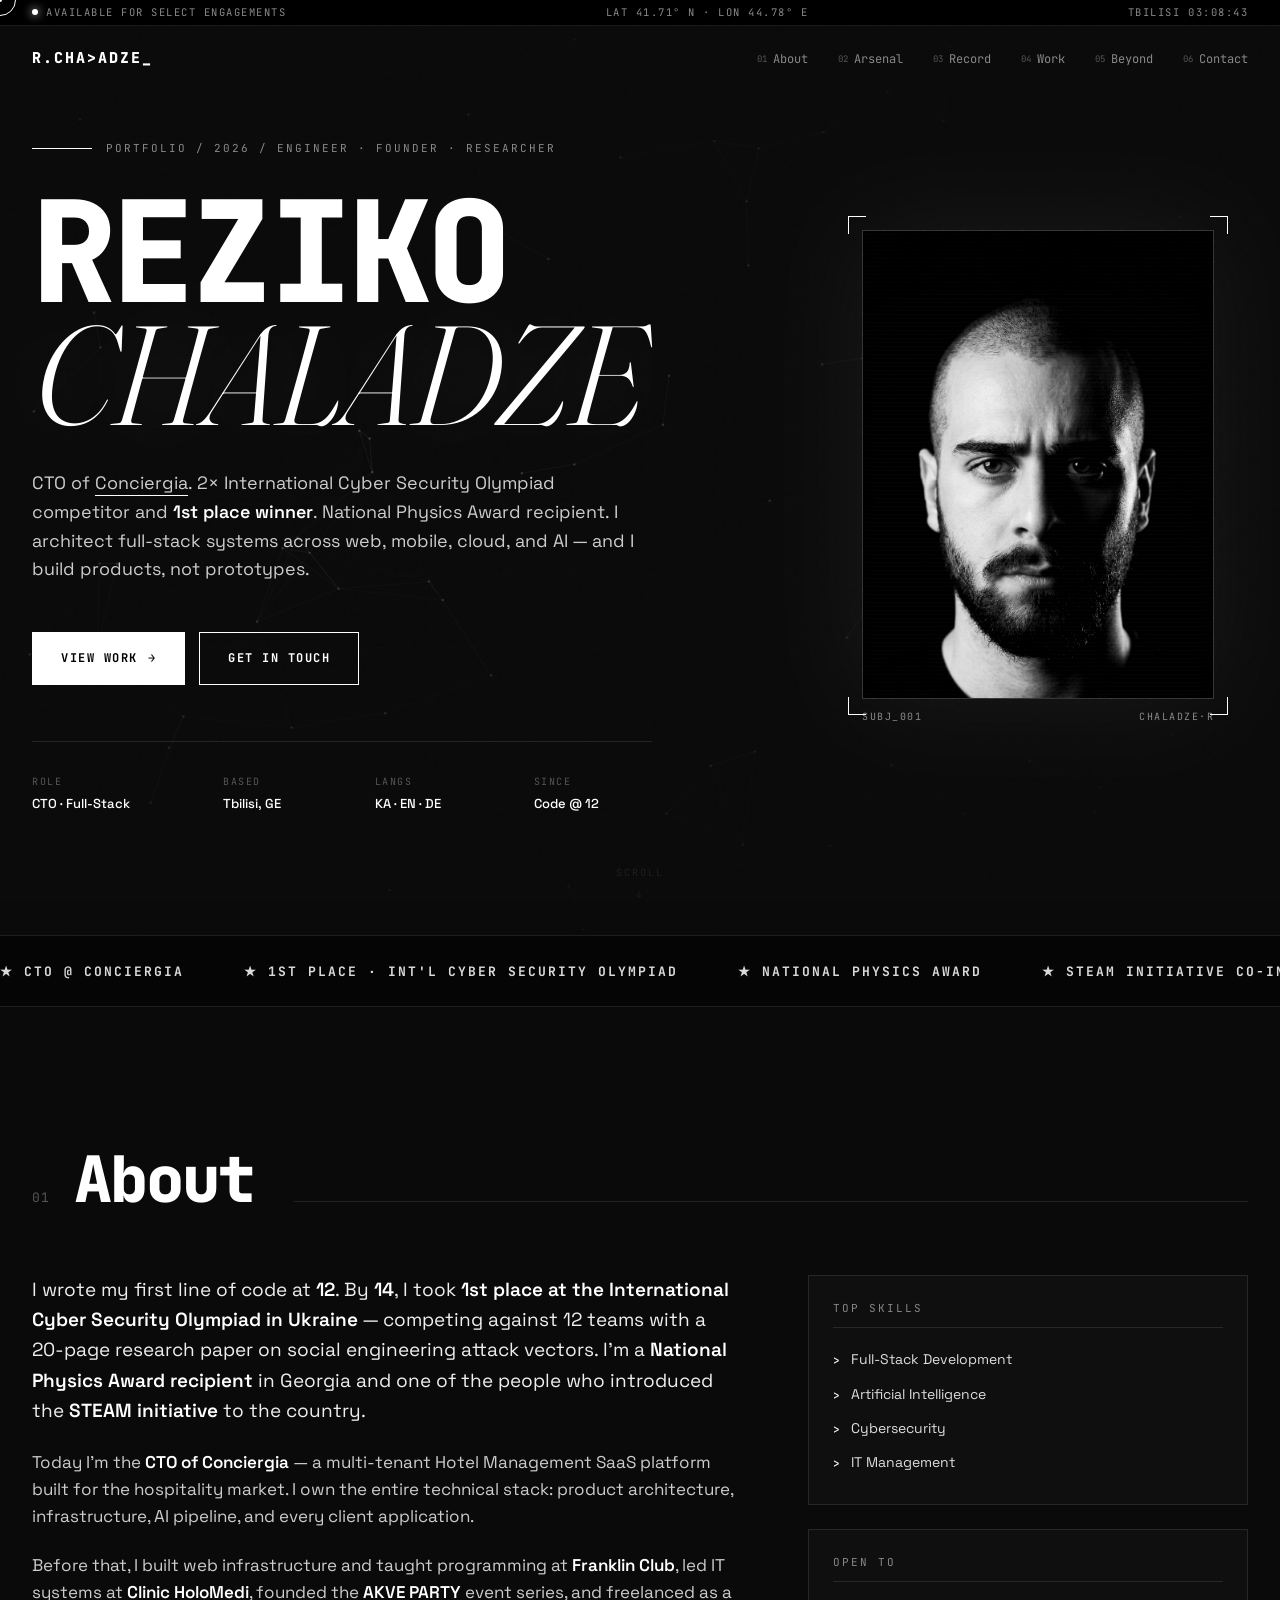
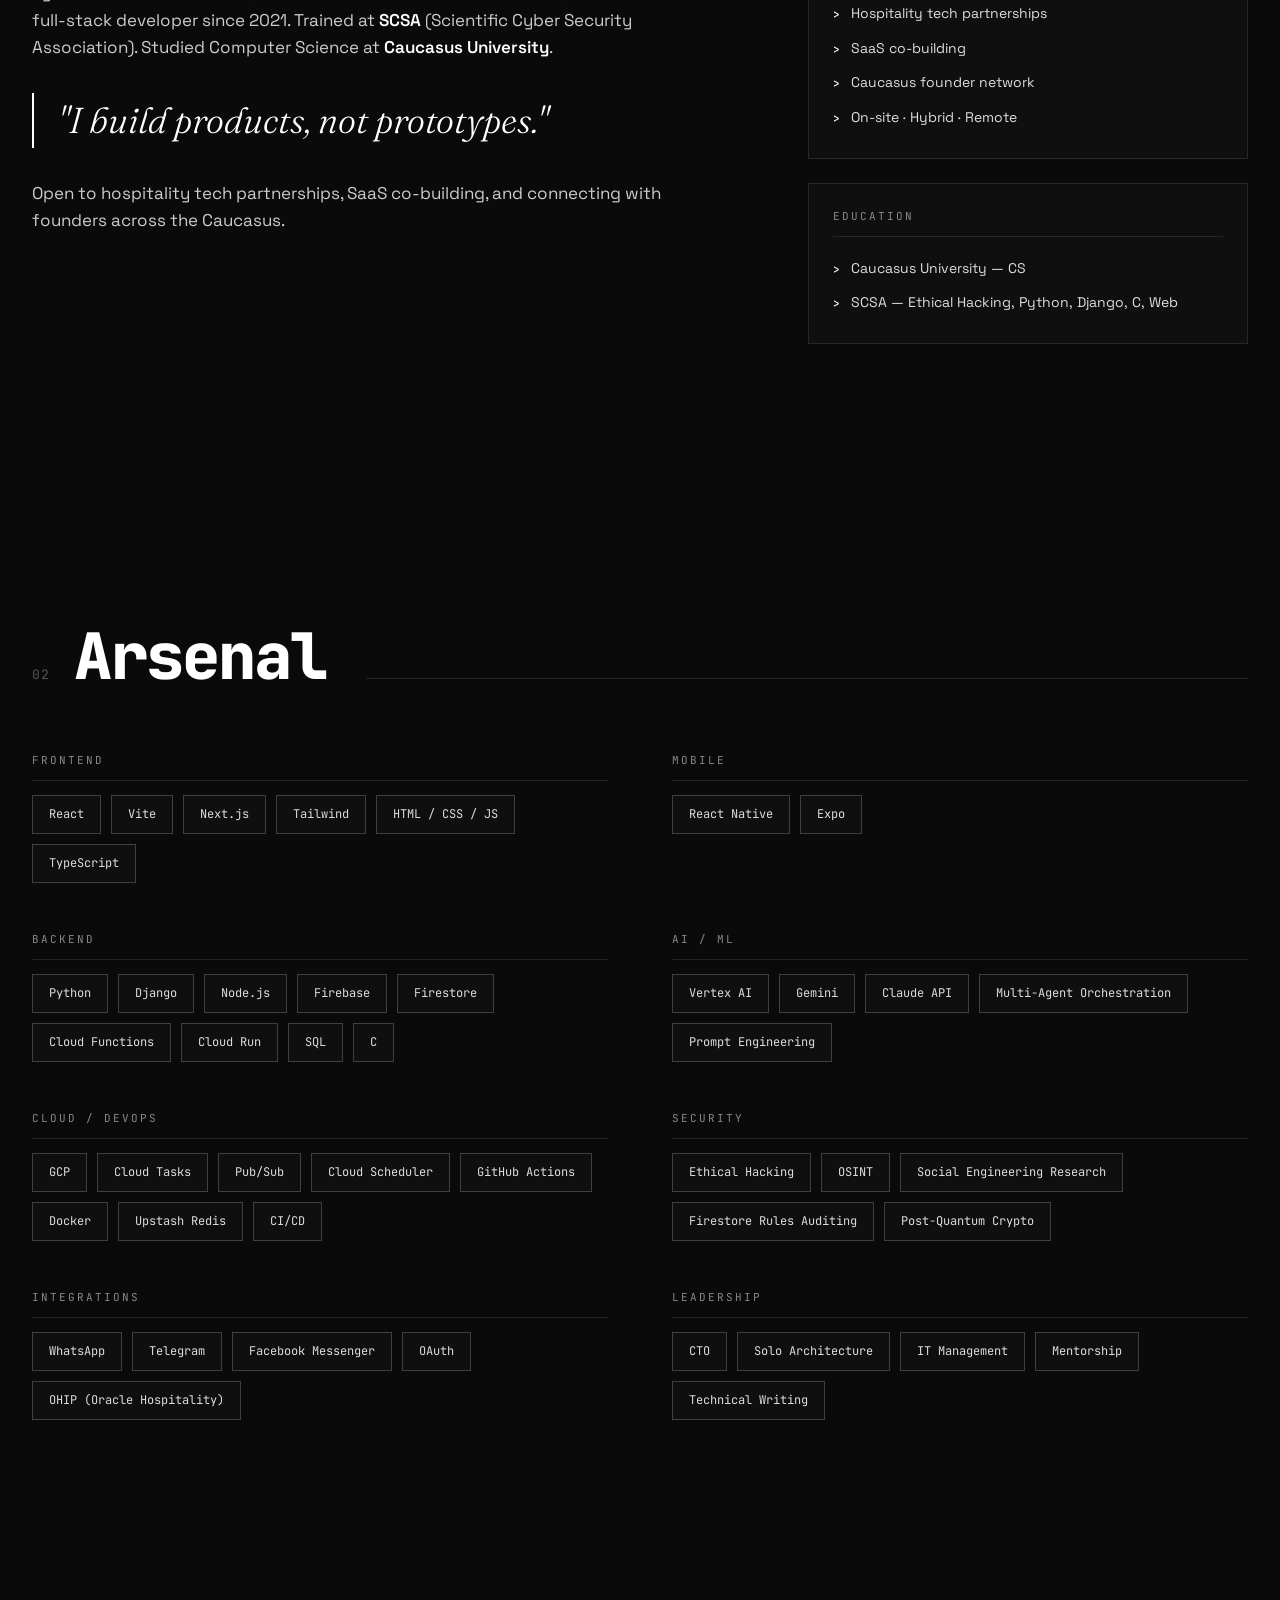
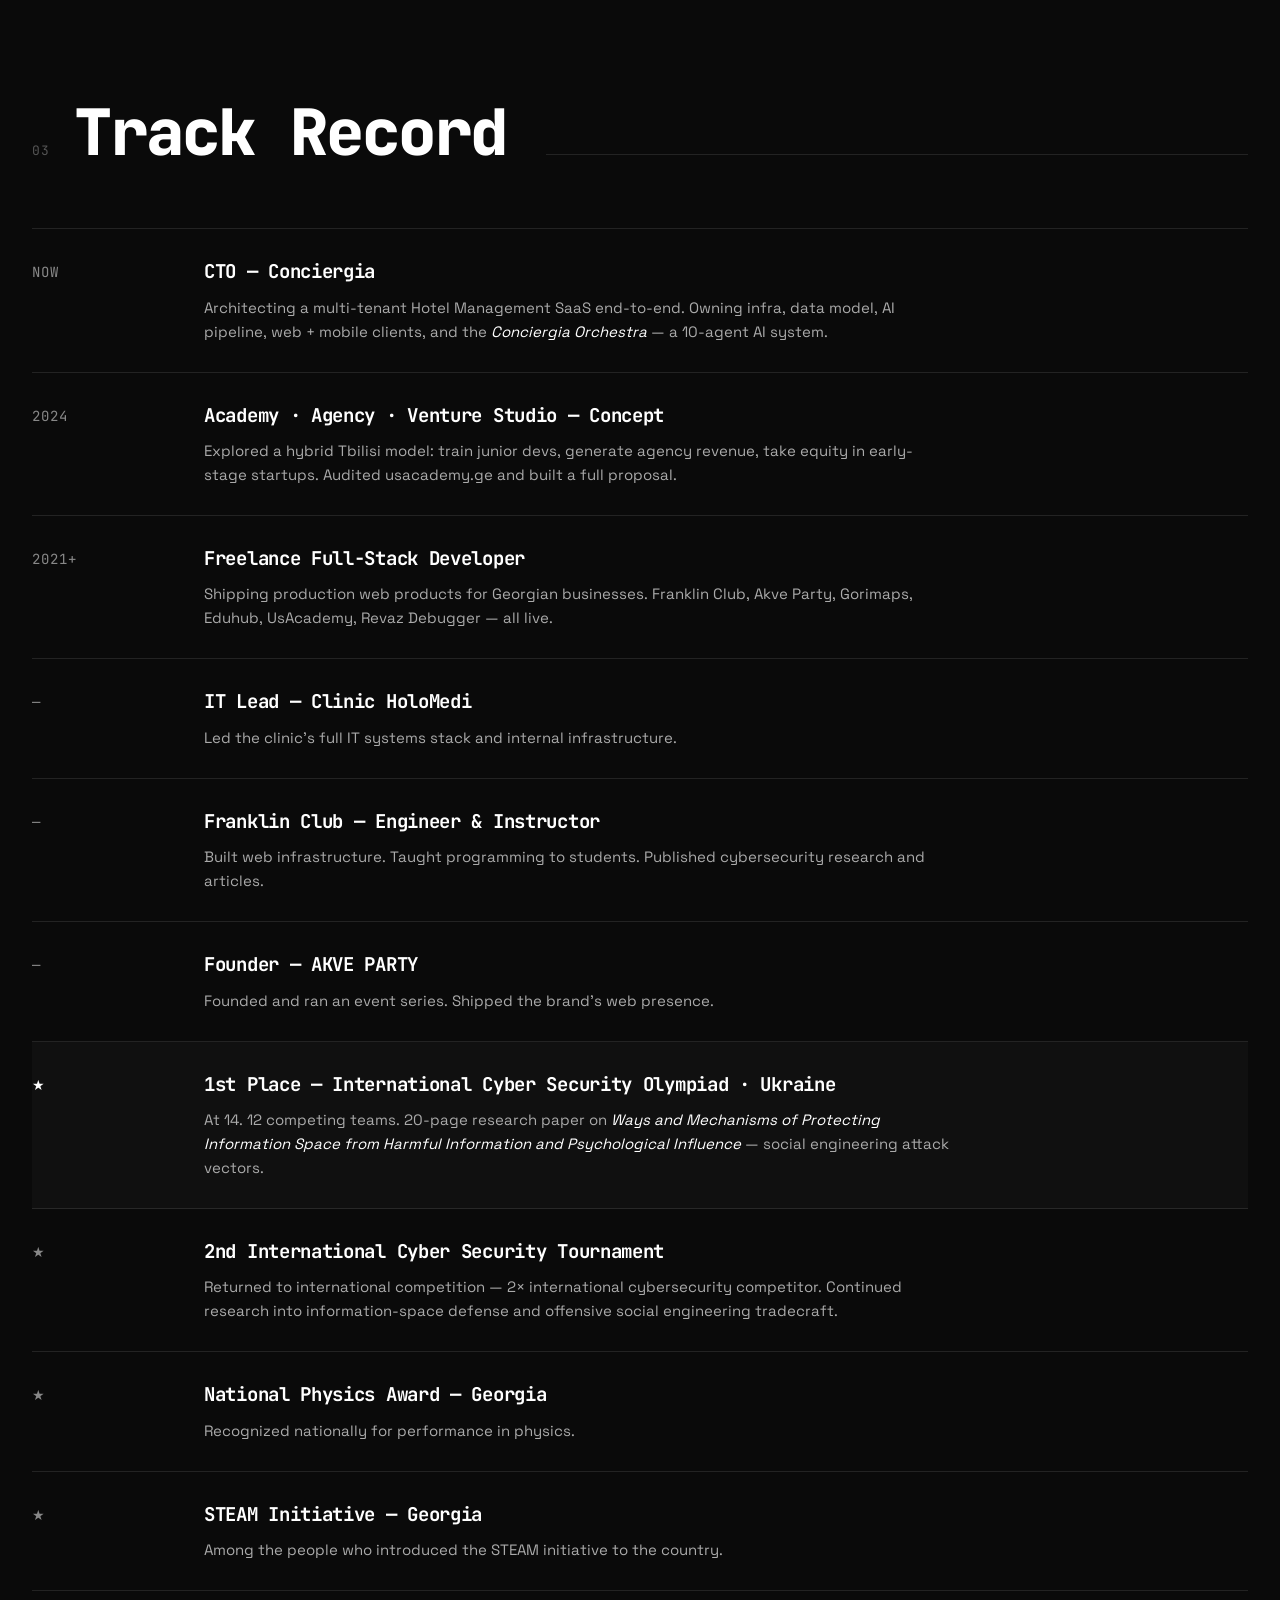
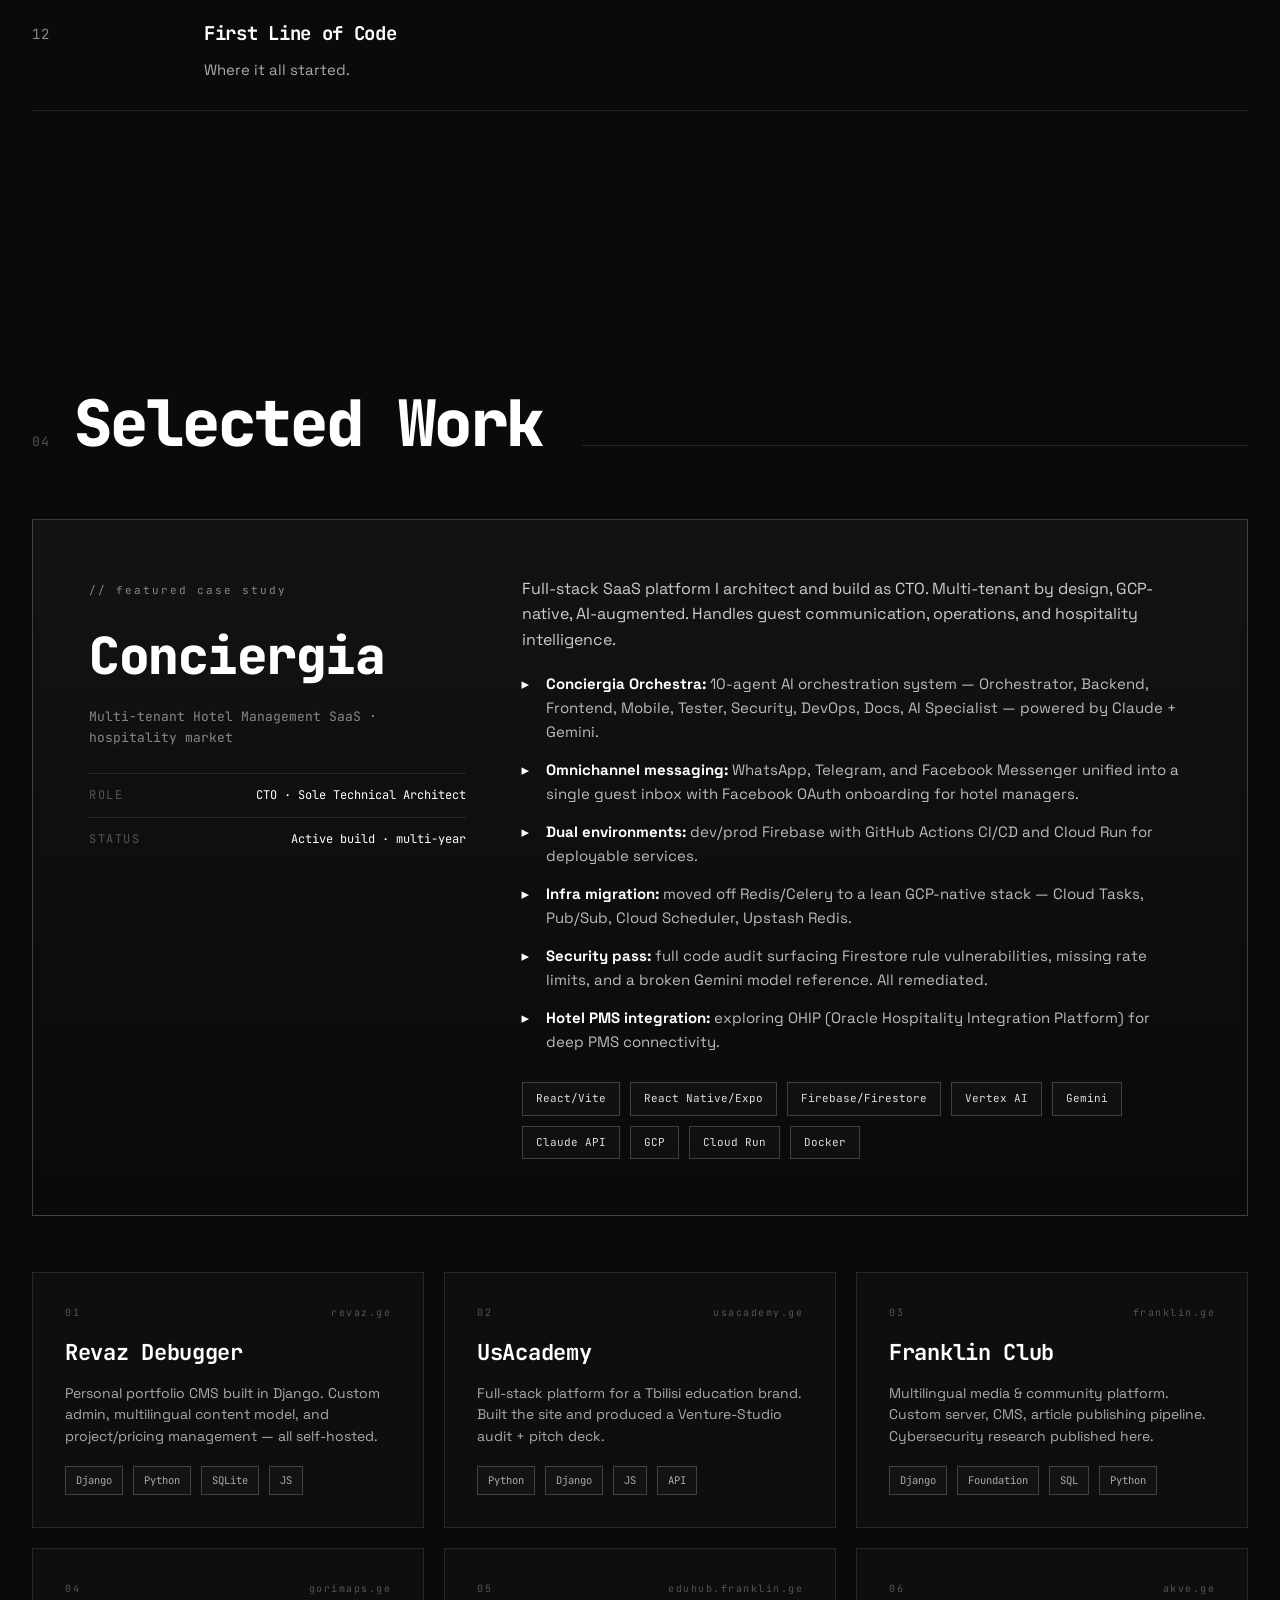
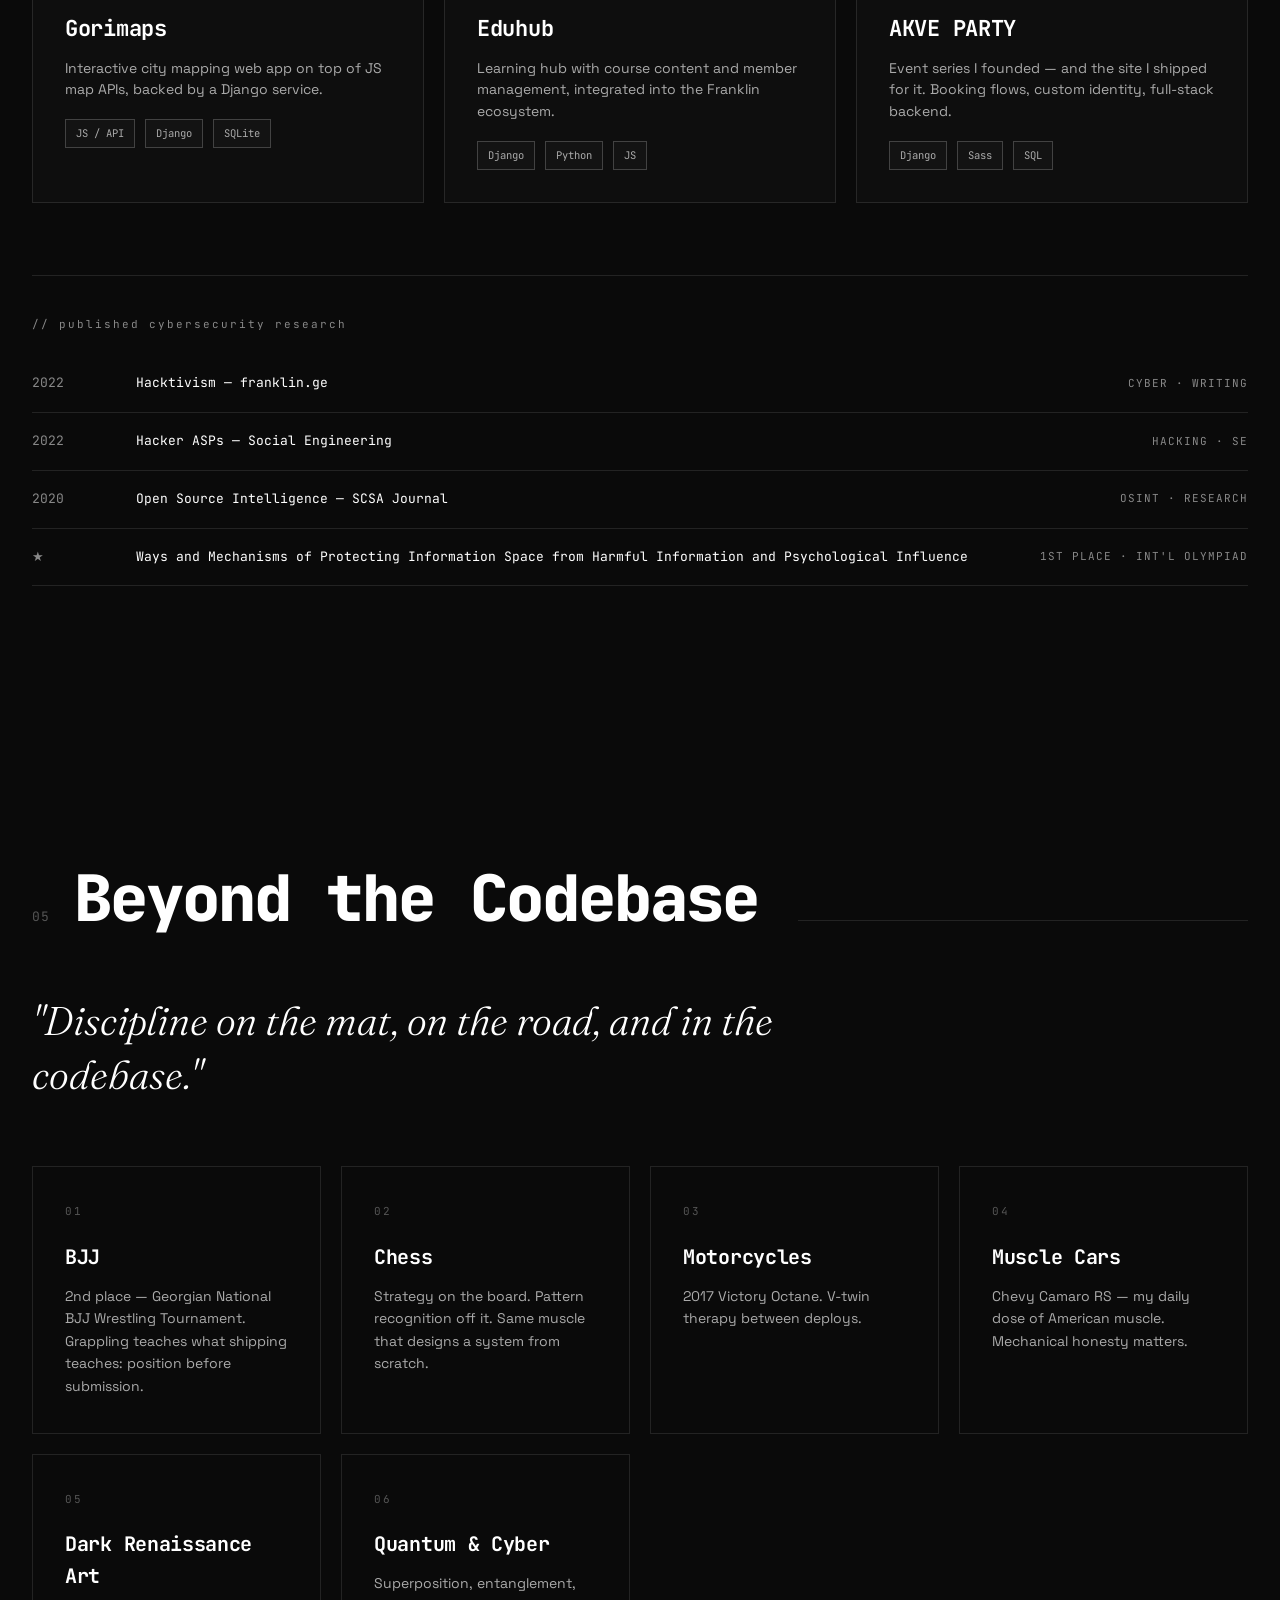
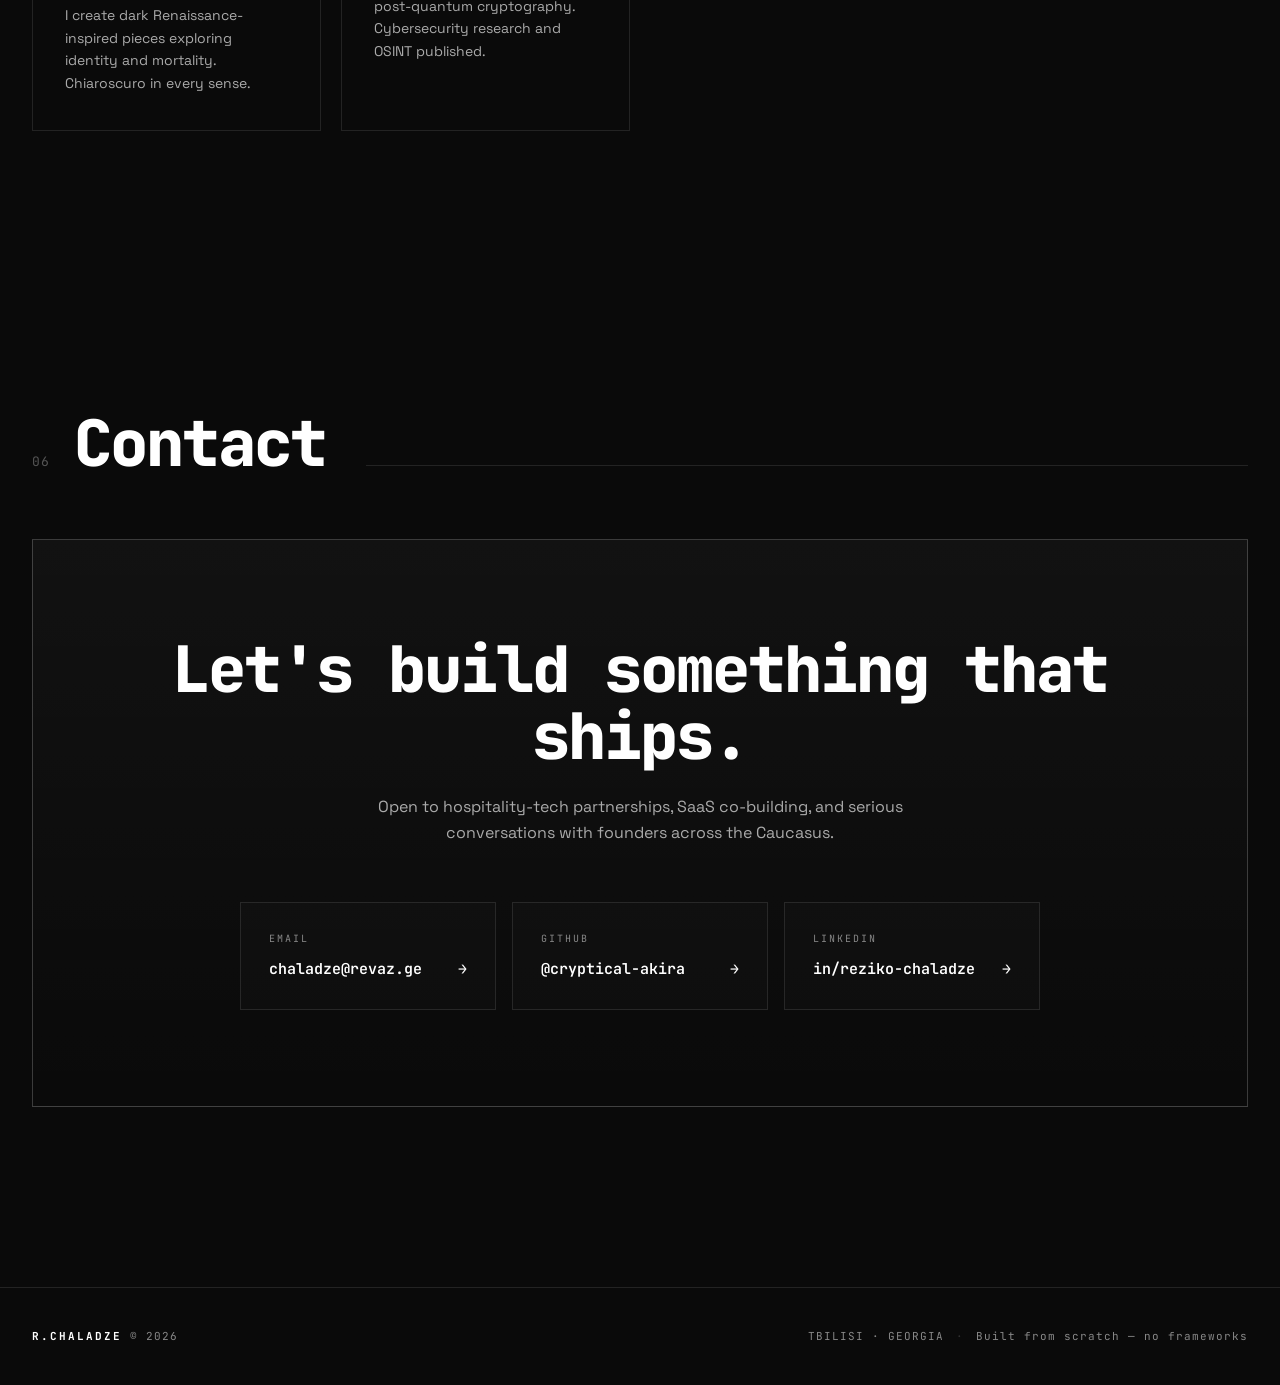
==== index.html @ 961f1250 "Initial portfolio" ====
<!DOCTYPE html>
<html lang="en">
<head>
<meta charset="UTF-8" />
<meta name="viewport" content="width=device-width, initial-scale=1.0" />
<title>Reziko Chaladze — CTO · Full-Stack Engineer · Security Researcher</title>
<meta name="description" content="Reziko Chaladze — CTO of Conciergia. Full-stack engineer, 2x International Cyber Security Olympiad competitor, 1st place winner. Based in Tbilisi, Georgia." />
<meta name="author" content="Reziko Chaladze" />

<meta property="og:title" content="Reziko Chaladze — CTO · Full-Stack Engineer" />
<meta property="og:description" content="Building Conciergia. Cybersecurity olympiad champion. I build products, not prototypes." />
<meta property="og:type" content="website" />
<meta property="og:image" content="assets/photo.jpg" />

<link rel="icon" href="data:image/svg+xml,%3Csvg xmlns='http://www.w3.org/2000/svg' viewBox='0 0 100 100'%3E%3Crect width='100' height='100' fill='%23000'/%3E%3Ctext x='50' y='70' font-family='monospace' font-size='64' font-weight='800' text-anchor='middle' fill='%23fff'%3ER%3C/text%3E%3C/svg%3E" />

<link rel="preconnect" href="https://fonts.googleapis.com" />
<link rel="preconnect" href="https://fonts.gstatic.com" crossorigin />
<link href="https://fonts.googleapis.com/css2?family=JetBrains+Mono:wght@300;400;500;700;800&family=Space+Grotesk:wght@300;400;500;600;700&family=Fraunces:ital,wght@0,300;0,700;1,400&display=swap" rel="stylesheet" />

<link rel="stylesheet" href="style.css" />
</head>
<body>

<!-- custom cursor -->
<div class="cursor"></div>
<div class="cursor-dot"></div>

<!-- noise overlay -->
<div class="noise"></div>

<!-- status bar -->
<div class="statusbar">
  <div class="sb-inner">
    <span class="sb-item"><span class="dot live"></span> AVAILABLE FOR SELECT ENGAGEMENTS</span>
    <span class="sb-item hide-sm">LAT 41.71° N · LON 44.78° E</span>
    <span class="sb-item">TBILISI <span id="clock">—</span></span>
  </div>
</div>

<!-- NAV -->
<nav id="navbar">
  <div class="nav-inner">
    <a href="#home" class="brand" data-scramble>R.CHALADZE<span class="blink">_</span></a>
    <ul class="nav-links">
      <li><a href="#about"><span class="n">01</span>About</a></li>
      <li><a href="#arsenal"><span class="n">02</span>Arsenal</a></li>
      <li><a href="#record"><span class="n">03</span>Record</a></li>
      <li><a href="#work"><span class="n">04</span>Work</a></li>
      <li><a href="#beyond"><span class="n">05</span>Beyond</a></li>
      <li><a href="#contact"><span class="n">06</span>Contact</a></li>
    </ul>
    <button class="nav-toggle" aria-label="Menu">☰</button>
  </div>
</nav>

<!-- HERO -->
<header id="home" class="hero">
  <canvas id="grid-canvas"></canvas>

  <div class="hero-grid">
    <div class="hero-left">
      <div class="kicker">
        <span class="k-line"></span>
        <span class="k-text">PORTFOLIO / 2026 / ENGINEER · FOUNDER · RESEARCHER</span>
      </div>

      <h1 class="title">
        <span class="line" data-scramble>REZIKO</span>
        <span class="line italic" data-scramble>CHALADZE</span>
      </h1>

      <p class="lede">
        CTO of <a href="#work" class="ul">Conciergia</a>. 2× International Cyber Security Olympiad competitor and <strong>1st place winner</strong>. National Physics Award recipient. I architect full-stack systems across web, mobile, cloud, and AI — and I build products, not prototypes.
      </p>

      <div class="hero-cta">
        <a href="#work" class="btn">View Work <span class="arr">→</span></a>
        <a href="#contact" class="btn btn-ghost">Get in Touch</a>
      </div>

      <div class="hero-meta">
        <div><span class="lbl">ROLE</span><span class="val">CTO · Full-Stack</span></div>
        <div><span class="lbl">BASED</span><span class="val">Tbilisi, GE</span></div>
        <div><span class="lbl">LANGS</span><span class="val">KA · EN · DE</span></div>
        <div><span class="lbl">SINCE</span><span class="val">Code @ 12</span></div>
      </div>
    </div>

    <aside class="hero-right">
      <div class="photo-frame">
        <div class="frame-corner tl"></div>
        <div class="frame-corner tr"></div>
        <div class="frame-corner bl"></div>
        <div class="frame-corner br"></div>
        <div class="photo-mask">
          <img src="assets/photo.jpg" alt="Reziko Chaladze" onerror="this.style.display='none';this.parentElement.classList.add('no-img');" />
          <div class="scanlines"></div>
        </div>
        <div class="frame-label">
          <span>SUBJ_001</span>
          <span>CHALADZE·R</span>
        </div>
      </div>
    </aside>
  </div>

  <div class="scroll-hint">
    <span>SCROLL</span>
    <span class="arrow">↓</span>
  </div>
</header>

<!-- MARQUEE -->
<div class="marquee" aria-hidden="true">
  <div class="marquee-track">
    <span>★ CTO @ CONCIERGIA</span><span>★ 1ST PLACE · INT'L CYBER SECURITY OLYMPIAD</span><span>★ NATIONAL PHYSICS AWARD</span><span>★ STEAM INITIATIVE CO-INTRODUCER · GEORGIA</span><span>★ SCSA ALUMNUS</span><span>★ CAUCASUS UNIVERSITY · CS</span><span>★ 2ND PLACE · GEORGIAN NATIONAL BJJ</span>
    <span>★ CTO @ CONCIERGIA</span><span>★ 1ST PLACE · INT'L CYBER SECURITY OLYMPIAD</span><span>★ NATIONAL PHYSICS AWARD</span><span>★ STEAM INITIATIVE CO-INTRODUCER · GEORGIA</span><span>★ SCSA ALUMNUS</span><span>★ CAUCASUS UNIVERSITY · CS</span><span>★ 2ND PLACE · GEORGIAN NATIONAL BJJ</span>
  </div>
</div>

<!-- ABOUT -->
<section id="about" class="section reveal">
  <div class="section-head">
    <span class="num">01</span>
    <h2>About</h2>
    <span class="head-rule"></span>
  </div>
  <div class="about-grid">
    <div class="about-body">
      <p class="drop">I wrote my first line of code at <strong>12</strong>. By <strong>14</strong>, I took <strong>1st place at the International Cyber Security Olympiad in Ukraine</strong> — competing against 12 teams with a 20-page research paper on social engineering attack vectors. I'm a <strong>National Physics Award recipient</strong> in Georgia and one of the people who introduced the <strong>STEAM initiative</strong> to the country.</p>

      <p>Today I'm the <strong>CTO of Conciergia</strong> — a multi-tenant Hotel Management SaaS platform built for the hospitality market. I own the entire technical stack: product architecture, infrastructure, AI pipeline, and every client application.</p>

      <p>Before that, I built web infrastructure and taught programming at <strong>Franklin Club</strong>, led IT systems at <strong>Clinic HoloMedi</strong>, founded the <strong>AKVE PARTY</strong> event series, and freelanced as a full-stack developer since 2021. Trained at <strong>SCSA</strong> (Scientific Cyber Security Association). Studied Computer Science at <strong>Caucasus University</strong>.</p>

      <p class="pull">"I build products, not prototypes."</p>

      <p>Open to hospitality tech partnerships, SaaS co-building, and connecting with founders across the Caucasus.</p>
    </div>

    <div class="about-side">
      <div class="spec">
        <div class="spec-head">TOP SKILLS</div>
        <ul>
          <li>Full-Stack Development</li>
          <li>Artificial Intelligence</li>
          <li>Cybersecurity</li>
          <li>IT Management</li>
        </ul>
      </div>
      <div class="spec">
        <div class="spec-head">OPEN TO</div>
        <ul>
          <li>Hospitality tech partnerships</li>
          <li>SaaS co-building</li>
          <li>Caucasus founder network</li>
          <li>On-site · Hybrid · Remote</li>
        </ul>
      </div>
      <div class="spec">
        <div class="spec-head">EDUCATION</div>
        <ul>
          <li>Caucasus University — CS</li>
          <li>SCSA — Ethical Hacking, Python, Django, C, Web</li>
        </ul>
      </div>
    </div>
  </div>
</section>

<!-- ARSENAL (SKILLS) -->
<section id="arsenal" class="section reveal">
  <div class="section-head">
    <span class="num">02</span>
    <h2>Arsenal</h2>
    <span class="head-rule"></span>
  </div>

  <div class="arsenal-grid">
    <div class="arsenal-col">
      <div class="ac-label">FRONTEND</div>
      <div class="tags">
        <span>React</span><span>Vite</span><span>Next.js</span><span>Tailwind</span><span>HTML / CSS / JS</span><span>TypeScript</span>
      </div>
    </div>
    <div class="arsenal-col">
      <div class="ac-label">MOBILE</div>
      <div class="tags">
        <span>React Native</span><span>Expo</span>
      </div>
    </div>
    <div class="arsenal-col">
      <div class="ac-label">BACKEND</div>
      <div class="tags">
        <span>Python</span><span>Django</span><span>Node.js</span><span>Firebase</span><span>Firestore</span><span>Cloud Functions</span><span>Cloud Run</span><span>SQL</span><span>C</span>
      </div>
    </div>
    <div class="arsenal-col">
      <div class="ac-label">AI / ML</div>
      <div class="tags">
        <span>Vertex AI</span><span>Gemini</span><span>Claude API</span><span>Multi-Agent Orchestration</span><span>Prompt Engineering</span>
      </div>
    </div>
    <div class="arsenal-col">
      <div class="ac-label">CLOUD / DEVOPS</div>
      <div class="tags">
        <span>GCP</span><span>Cloud Tasks</span><span>Pub/Sub</span><span>Cloud Scheduler</span><span>GitHub Actions</span><span>Docker</span><span>Upstash Redis</span><span>CI/CD</span>
      </div>
    </div>
    <div class="arsenal-col">
      <div class="ac-label">SECURITY</div>
      <div class="tags">
        <span>Ethical Hacking</span><span>OSINT</span><span>Social Engineering Research</span><span>Firestore Rules Auditing</span><span>Post-Quantum Crypto</span>
      </div>
    </div>
    <div class="arsenal-col">
      <div class="ac-label">INTEGRATIONS</div>
      <div class="tags">
        <span>WhatsApp</span><span>Telegram</span><span>Facebook Messenger</span><span>OAuth</span><span>OHIP (Oracle Hospitality)</span>
      </div>
    </div>
    <div class="arsenal-col">
      <div class="ac-label">LEADERSHIP</div>
      <div class="tags">
        <span>CTO</span><span>Solo Architecture</span><span>IT Management</span><span>Mentorship</span><span>Technical Writing</span>
      </div>
    </div>
  </div>
</section>

<!-- TRACK RECORD -->
<section id="record" class="section reveal">
  <div class="section-head">
    <span class="num">03</span>
    <h2>Track Record</h2>
    <span class="head-rule"></span>
  </div>

  <div class="timeline">
    <div class="t-item">
      <div class="t-year">NOW</div>
      <div class="t-body">
        <h4>CTO — Conciergia</h4>
        <p>Architecting a multi-tenant Hotel Management SaaS end-to-end. Owning infra, data model, AI pipeline, web + mobile clients, and the <em>Conciergia Orchestra</em> — a 10-agent AI system.</p>
      </div>
    </div>
    <div class="t-item">
      <div class="t-year">2024</div>
      <div class="t-body">
        <h4>Academy · Agency · Venture Studio — Concept</h4>
        <p>Explored a hybrid Tbilisi model: train junior devs, generate agency revenue, take equity in early-stage startups. Audited usacademy.ge and built a full proposal.</p>
      </div>
    </div>
    <div class="t-item">
      <div class="t-year">2021+</div>
      <div class="t-body">
        <h4>Freelance Full-Stack Developer</h4>
        <p>Shipping production web products for Georgian businesses. Franklin Club, Akve Party, Gorimaps, Eduhub, UsAcademy, Revaz Debugger — all live.</p>
      </div>
    </div>
    <div class="t-item">
      <div class="t-year">—</div>
      <div class="t-body">
        <h4>IT Lead — Clinic HoloMedi</h4>
        <p>Led the clinic's full IT systems stack and internal infrastructure.</p>
      </div>
    </div>
    <div class="t-item">
      <div class="t-year">—</div>
      <div class="t-body">
        <h4>Franklin Club — Engineer & Instructor</h4>
        <p>Built web infrastructure. Taught programming to students. Published cybersecurity research and articles.</p>
      </div>
    </div>
    <div class="t-item">
      <div class="t-year">—</div>
      <div class="t-body">
        <h4>Founder — AKVE PARTY</h4>
        <p>Founded and ran an event series. Shipped the brand's web presence.</p>
      </div>
    </div>
    <div class="t-item highlight">
      <div class="t-year">★</div>
      <div class="t-body">
        <h4>1st Place — International Cyber Security Olympiad · Ukraine</h4>
        <p>At 14. 12 competing teams. 20-page research paper on <em>Ways and Mechanisms of Protecting Information Space from Harmful Information and Psychological Influence</em> — social engineering attack vectors.</p>
      </div>
    </div>
    <div class="t-item">
      <div class="t-year">★</div>
      <div class="t-body">
        <h4>2nd International Cyber Security Tournament</h4>
        <p>Returned to international competition — 2× international cybersecurity competitor. Continued research into information-space defense and offensive social engineering tradecraft.</p>
      </div>
    </div>
    <div class="t-item">
      <div class="t-year">★</div>
      <div class="t-body">
        <h4>National Physics Award — Georgia</h4>
        <p>Recognized nationally for performance in physics.</p>
      </div>
    </div>
    <div class="t-item">
      <div class="t-year">★</div>
      <div class="t-body">
        <h4>STEAM Initiative — Georgia</h4>
        <p>Among the people who introduced the STEAM initiative to the country.</p>
      </div>
    </div>
    <div class="t-item">
      <div class="t-year">12</div>
      <div class="t-body">
        <h4>First Line of Code</h4>
        <p>Where it all started.</p>
      </div>
    </div>
  </div>
</section>

<!-- WORK -->
<section id="work" class="section reveal">
  <div class="section-head">
    <span class="num">04</span>
    <h2>Selected Work</h2>
    <span class="head-rule"></span>
  </div>

  <article class="project featured">
    <div class="project-meta">
      <span class="label">// featured case study</span>
      <h3>Conciergia</h3>
      <p class="project-sub">Multi-tenant Hotel Management SaaS · hospitality market</p>
      <div class="role">
        <span class="lbl">ROLE</span>
        <span>CTO · Sole Technical Architect</span>
      </div>
      <div class="role">
        <span class="lbl">STATUS</span>
        <span>Active build · multi-year</span>
      </div>
    </div>
    <div class="project-body">
      <p>Full-stack SaaS platform I architect and build as CTO. Multi-tenant by design, GCP-native, AI-augmented. Handles guest communication, operations, and hospitality intelligence.</p>
      <ul class="bullets">
        <li><strong>Conciergia Orchestra:</strong> 10-agent AI orchestration system — Orchestrator, Backend, Frontend, Mobile, Tester, Security, DevOps, Docs, AI Specialist — powered by Claude + Gemini.</li>
        <li><strong>Omnichannel messaging:</strong> WhatsApp, Telegram, and Facebook Messenger unified into a single guest inbox with Facebook OAuth onboarding for hotel managers.</li>
        <li><strong>Dual environments:</strong> dev/prod Firebase with GitHub Actions CI/CD and Cloud Run for deployable services.</li>
        <li><strong>Infra migration:</strong> moved off Redis/Celery to a lean GCP-native stack — Cloud Tasks, Pub/Sub, Cloud Scheduler, Upstash Redis.</li>
        <li><strong>Security pass:</strong> full code audit surfacing Firestore rule vulnerabilities, missing rate limits, and a broken Gemini model reference. All remediated.</li>
        <li><strong>Hotel PMS integration:</strong> exploring OHIP (Oracle Hospitality Integration Platform) for deep PMS connectivity.</li>
      </ul>
      <div class="tags small">
        <span>React/Vite</span><span>React Native/Expo</span><span>Firebase/Firestore</span><span>Vertex AI</span><span>Gemini</span><span>Claude API</span><span>GCP</span><span>Cloud Run</span><span>Docker</span>
      </div>
    </div>
  </article>

  <div class="projects-grid">
    <article class="card">
      <div class="card-head"><span>01</span><span>revaz.ge</span></div>
      <h4>Revaz Debugger</h4>
      <p>Personal portfolio CMS built in Django. Custom admin, multilingual content model, and project/pricing management — all self-hosted.</p>
      <div class="tags tiny"><span>Django</span><span>Python</span><span>SQLite</span><span>JS</span></div>
    </article>

    <article class="card">
      <div class="card-head"><span>02</span><span>usacademy.ge</span></div>
      <h4>UsAcademy</h4>
      <p>Full-stack platform for a Tbilisi education brand. Built the site and produced a Venture-Studio audit + pitch deck.</p>
      <div class="tags tiny"><span>Python</span><span>Django</span><span>JS</span><span>API</span></div>
    </article>

    <article class="card">
      <div class="card-head"><span>03</span><span>franklin.ge</span></div>
      <h4>Franklin Club</h4>
      <p>Multilingual media & community platform. Custom server, CMS, article publishing pipeline. Cybersecurity research published here.</p>
      <div class="tags tiny"><span>Django</span><span>Foundation</span><span>SQL</span><span>Python</span></div>
    </article>

    <article class="card">
      <div class="card-head"><span>04</span><span>gorimaps.ge</span></div>
      <h4>Gorimaps</h4>
      <p>Interactive city mapping web app on top of JS map APIs, backed by a Django service.</p>
      <div class="tags tiny"><span>JS / API</span><span>Django</span><span>SQLite</span></div>
    </article>

    <article class="card">
      <div class="card-head"><span>05</span><span>eduhub.franklin.ge</span></div>
      <h4>Eduhub</h4>
      <p>Learning hub with course content and member management, integrated into the Franklin ecosystem.</p>
      <div class="tags tiny"><span>Django</span><span>Python</span><span>JS</span></div>
    </article>

    <article class="card">
      <div class="card-head"><span>06</span><span>akve.ge</span></div>
      <h4>AKVE PARTY</h4>
      <p>Event series I founded — and the site I shipped for it. Booking flows, custom identity, full-stack backend.</p>
      <div class="tags tiny"><span>Django</span><span>Sass</span><span>SQL</span></div>
    </article>
  </div>

  <div class="research">
    <div class="research-head">// published cybersecurity research</div>
    <ul class="research-list">
      <li>
        <span class="r-year">2022</span>
        <span class="r-title">Hacktivism — franklin.ge</span>
        <span class="r-tag">Cyber · Writing</span>
      </li>
      <li>
        <span class="r-year">2022</span>
        <span class="r-title">Hacker ASPs — Social Engineering</span>
        <span class="r-tag">Hacking · SE</span>
      </li>
      <li>
        <span class="r-year">2020</span>
        <span class="r-title">Open Source Intelligence — SCSA Journal</span>
        <span class="r-tag">OSINT · Research</span>
      </li>
      <li>
        <span class="r-year">★</span>
        <span class="r-title">Ways and Mechanisms of Protecting Information Space from Harmful Information and Psychological Influence</span>
        <span class="r-tag">1st Place · Int'l Olympiad</span>
      </li>
    </ul>
  </div>
</section>

<!-- BEYOND -->
<section id="beyond" class="section reveal">
  <div class="section-head">
    <span class="num">05</span>
    <h2>Beyond the Codebase</h2>
    <span class="head-rule"></span>
  </div>

  <p class="beyond-lede">"Discipline on the mat, on the road, and in the codebase."</p>

  <div class="beyond-grid">
    <div class="beyond-card">
      <div class="bc-num">01</div>
      <h4>BJJ</h4>
      <p>2nd place — Georgian National BJJ Wrestling Tournament. Grappling teaches what shipping teaches: position before submission.</p>
    </div>
    <div class="beyond-card">
      <div class="bc-num">02</div>
      <h4>Chess</h4>
      <p>Strategy on the board. Pattern recognition off it. Same muscle that designs a system from scratch.</p>
    </div>
    <div class="beyond-card">
      <div class="bc-num">03</div>
      <h4>Motorcycles</h4>
      <p>2017 Victory Octane. V-twin therapy between deploys.</p>
    </div>
    <div class="beyond-card">
      <div class="bc-num">04</div>
      <h4>Muscle Cars</h4>
      <p>Chevy Camaro RS — my daily dose of American muscle. Mechanical honesty matters.</p>
    </div>
    <div class="beyond-card">
      <div class="bc-num">05</div>
      <h4>Dark Renaissance Art</h4>
      <p>I create dark Renaissance-inspired pieces exploring identity and mortality. Chiaroscuro in every sense.</p>
    </div>
    <div class="beyond-card">
      <div class="bc-num">06</div>
      <h4>Quantum & Cyber</h4>
      <p>Superposition, entanglement, post-quantum cryptography. Cybersecurity research and OSINT published.</p>
    </div>
  </div>
</section>

<!-- CONTACT -->
<section id="contact" class="section reveal">
  <div class="section-head">
    <span class="num">06</span>
    <h2>Contact</h2>
    <span class="head-rule"></span>
  </div>
  <div class="contact-box">
    <p class="big">Let's build something that ships.</p>
    <p class="sml">Open to hospitality-tech partnerships, SaaS co-building, and serious conversations with founders across the Caucasus.</p>
    <div class="contact-links">
      <a href="mailto:chaladze@revaz.ge" class="c-link">
        <span class="c-lbl">EMAIL</span>
        <span class="c-val">chaladze@revaz.ge <span class="arr">→</span></span>
      </a>
      <a href="https://github.com/cryptical-akira" target="_blank" rel="noopener" class="c-link">
        <span class="c-lbl">GITHUB</span>
        <span class="c-val">@cryptical-akira <span class="arr">→</span></span>
      </a>
      <a href="https://linkedin.com/in/reziko-chaladze" target="_blank" rel="noopener" class="c-link">
        <span class="c-lbl">LINKEDIN</span>
        <span class="c-val">in/reziko-chaladze <span class="arr">→</span></span>
      </a>
    </div>
  </div>
</section>

<footer>
  <div class="foot">
    <div><span class="f-brand">R.CHALADZE</span> © 2026</div>
    <div class="f-right">
      <span>TBILISI · GEORGIA</span>
      <span class="sep">·</span>
      <span>Built from scratch — no frameworks</span>
    </div>
  </div>
</footer>

<script src="script.js"></script>
</body>
</html>
---- style.css ----
/* ========== RESET & BASE ========== */
*,*::before,*::after{box-sizing:border-box;margin:0;padding:0}
html{scroll-behavior:smooth;-webkit-font-smoothing:antialiased}
:root{
  --bg:#0a0a0a;
  --bg2:#111;
  --fg:#fff;
  --mute:#888;
  --mute2:#555;
  --line:rgba(255,255,255,.1);
  --line2:rgba(255,255,255,.2);
  --mono:'JetBrains Mono',ui-monospace,monospace;
  --sans:'Space Grotesk',system-ui,sans-serif;
  --serif:'Fraunces',Georgia,serif;
  --max:1280px;
}
body{
  background:var(--bg);
  color:var(--fg);
  font-family:var(--sans);
  line-height:1.6;
  overflow-x:hidden;
  cursor:none;
}
img{max-width:100%;display:block}
a{color:inherit;text-decoration:none}
ul{list-style:none}
::selection{background:#fff;color:#000}

/* ========== CUSTOM CURSOR ========== */
.cursor,.cursor-dot{
  position:fixed;pointer-events:none;z-index:9999;
  top:0;left:0;transform:translate(-50%,-50%);
  mix-blend-mode:difference;
}
.cursor{
  width:32px;height:32px;
  border:1px solid #fff;border-radius:50%;
  transition:width .25s,height .25s,border-color .25s;
}
.cursor-dot{width:4px;height:4px;background:#fff;border-radius:50%}
.cursor.hover{width:56px;height:56px;border-color:#fff}
@media (max-width:900px),(pointer:coarse){
  body{cursor:auto}
  .cursor,.cursor-dot{display:none}
}

/* ========== NOISE OVERLAY ========== */
.noise{
  position:fixed;inset:0;pointer-events:none;z-index:50;
  opacity:.04;
  background-image:url("data:image/svg+xml,%3Csvg viewBox='0 0 200 200' xmlns='http://www.w3.org/2000/svg'%3E%3Cfilter id='n'%3E%3CfeTurbulence type='fractalNoise' baseFrequency='0.9'/%3E%3C/filter%3E%3Crect width='100%25' height='100%25' filter='url(%23n)'/%3E%3C/svg%3E");
  mix-blend-mode:overlay;
}

/* ========== STATUS BAR ========== */
.statusbar{
  position:fixed;top:0;left:0;right:0;z-index:101;
  background:#000;
  border-bottom:1px solid var(--line);
  font-family:var(--mono);
  font-size:10.5px;letter-spacing:1.5px;
  color:var(--mute);
  text-transform:uppercase;
  height:26px;display:flex;align-items:center;
}
.sb-inner{
  max-width:var(--max);margin:0 auto;padding:0 32px;width:100%;
  display:flex;justify-content:space-between;gap:24px;
}
.sb-item{display:inline-flex;align-items:center;gap:8px}
.dot{width:6px;height:6px;border-radius:50%;background:var(--mute)}
.dot.live{background:#fff;box-shadow:0 0 10px #fff;animation:pulse 2s ease-in-out infinite}
@keyframes pulse{0%,100%{opacity:1}50%{opacity:.3}}

/* ========== NAV ========== */
#navbar{
  position:fixed;top:26px;left:0;right:0;z-index:100;
  padding:18px 0;
  transition:background .3s, backdrop-filter .3s, padding .3s, border-color .3s;
  border-bottom:1px solid transparent;
}
#navbar.scrolled{
  background:rgba(10,10,10,.72);
  backdrop-filter:blur(14px);
  -webkit-backdrop-filter:blur(14px);
  padding:12px 0;
  border-bottom-color:var(--line);
}
.nav-inner{
  max-width:var(--max);margin:0 auto;padding:0 32px;
  display:flex;align-items:center;justify-content:space-between;
}
.brand{
  font-family:var(--mono);
  font-weight:800;letter-spacing:2px;font-size:15px;
}
.blink{animation:blink 1s steps(1) infinite}
@keyframes blink{50%{opacity:0}}
.nav-links{display:flex;gap:30px}
.nav-links a{
  font-family:var(--mono);
  font-size:12px;color:var(--mute);
  position:relative;padding:4px 0;
  transition:color .2s;
  display:inline-flex;align-items:center;gap:6px;
}
.nav-links a .n{font-size:9px;color:var(--mute2)}
.nav-links a::after{
  content:'';position:absolute;left:0;right:0;bottom:-2px;height:1px;
  background:#fff;transform:scaleX(0);transform-origin:right;
  transition:transform .3s;
}
.nav-links a:hover{color:#fff}
.nav-links a:hover::after{transform:scaleX(1);transform-origin:left}
.nav-toggle{display:none;background:none;border:none;color:#fff;font-size:22px;cursor:pointer}

/* ========== HERO ========== */
.hero{
  min-height:100vh;position:relative;
  display:flex;align-items:center;
  padding:140px 32px 120px;
  overflow:hidden;
}
#grid-canvas{
  position:absolute;inset:0;width:100%;height:100%;
  opacity:.35;pointer-events:none;
}
.hero::after{
  content:'';position:absolute;inset:0;
  background:radial-gradient(ellipse at 30% 50%, transparent 0%, var(--bg) 85%);
  pointer-events:none;
}
.hero-grid{
  position:relative;z-index:2;
  max-width:var(--max);width:100%;margin:0 auto;
  display:grid;grid-template-columns:1.45fr .85fr;gap:80px;align-items:center;
}
.kicker{
  display:flex;align-items:center;gap:14px;margin-bottom:32px;
}
.k-line{width:60px;height:1px;background:#fff}
.k-text{
  font-family:var(--mono);font-size:11px;color:var(--mute);
  letter-spacing:2px;text-transform:uppercase;
}
.title{
  font-family:var(--mono);
  font-size:clamp(56px,11vw,160px);
  font-weight:800;line-height:.88;letter-spacing:-5px;
  margin-bottom:32px;
}
.title .line{display:block}
.title .italic{
  font-family:var(--serif);font-style:italic;font-weight:300;
  letter-spacing:-3px;
  text-shadow:0 0 80px rgba(255,255,255,.15);
}
.lede{
  font-size:clamp(16px,1.4vw,19px);
  color:#ccc;max-width:620px;margin-bottom:48px;
}
.lede strong{color:#fff;font-weight:600}
.ul{border-bottom:1px solid #fff;padding-bottom:1px}
.hero-cta{display:flex;gap:14px;flex-wrap:wrap;margin-bottom:56px}
.btn{
  display:inline-flex;align-items:center;gap:10px;
  padding:16px 28px;
  border:1px solid #fff;background:#fff;color:#000;
  font-family:var(--mono);
  font-size:12px;font-weight:700;letter-spacing:1.5px;text-transform:uppercase;
  transition:all .25s ease;cursor:none;
}
.btn .arr{transition:transform .25s}
.btn:hover{background:transparent;color:#fff;box-shadow:0 0 40px rgba(255,255,255,.2)}
.btn:hover .arr{transform:translateX(4px)}
.btn-ghost{background:transparent;color:#fff}
.btn-ghost:hover{background:#fff;color:#000}

.hero-meta{
  display:grid;grid-template-columns:repeat(4,auto);gap:40px;
  padding-top:32px;border-top:1px solid var(--line);
  max-width:620px;
}
.hero-meta div{display:flex;flex-direction:column;gap:4px}
.hero-meta .lbl{
  font-family:var(--mono);font-size:10px;color:var(--mute2);letter-spacing:1.5px;
}
.hero-meta .val{font-size:13px;color:#fff;font-weight:500}

/* photo frame */
.hero-right{display:flex;justify-content:center}
.photo-frame{
  position:relative;
  width:min(380px,80vw);
  padding:14px;
}
.frame-corner{
  position:absolute;width:18px;height:18px;
  border:1px solid #fff;
}
.frame-corner.tl{top:0;left:0;border-right:none;border-bottom:none}
.frame-corner.tr{top:0;right:0;border-left:none;border-bottom:none}
.frame-corner.bl{bottom:24px;left:0;border-right:none;border-top:none}
.frame-corner.br{bottom:24px;right:0;border-left:none;border-top:none}

.photo-mask{
  width:100%;aspect-ratio:3/4;
  overflow:hidden;
  border:1px solid var(--line2);
  filter:grayscale(100%) contrast(1.1);
  position:relative;
  background:repeating-linear-gradient(45deg,#111 0 2px,#0a0a0a 2px 14px);
  box-shadow:0 0 100px rgba(255,255,255,.06), inset 0 0 60px rgba(0,0,0,.5);
}
.photo-mask img{width:100%;height:100%;object-fit:cover}
.photo-mask.no-img::before{
  content:'R';
  position:absolute;inset:0;
  display:flex;align-items:center;justify-content:center;
  font-family:var(--mono);
  font-size:180px;font-weight:800;color:#fff;
  text-shadow:0 0 40px rgba(255,255,255,.3);
}
.scanlines{
  position:absolute;inset:0;pointer-events:none;
  background:repeating-linear-gradient(
    to bottom,
    transparent 0,transparent 3px,
    rgba(255,255,255,.02) 3px,rgba(255,255,255,.02) 4px
  );
}
.frame-label{
  display:flex;justify-content:space-between;
  margin-top:10px;
  font-family:var(--mono);font-size:10px;color:var(--mute);letter-spacing:1.5px;
}

.scroll-hint{
  position:absolute;bottom:32px;left:50%;transform:translateX(-50%);
  display:flex;flex-direction:column;align-items:center;gap:6px;
  font-family:var(--mono);font-size:10px;color:var(--mute2);letter-spacing:2px;
}
.scroll-hint .arrow{animation:bob 2s ease-in-out infinite}
@keyframes bob{0%,100%{transform:translateY(0)}50%{transform:translateY(6px)}}

/* ========== MARQUEE ========== */
.marquee{
  overflow:hidden;border-top:1px solid var(--line);border-bottom:1px solid var(--line);
  padding:22px 0;background:#050505;
  position:relative;
}
.marquee-track{
  display:inline-flex;gap:60px;white-space:nowrap;
  animation:marquee 50s linear infinite;
  font-family:var(--mono);
  font-size:13px;font-weight:700;color:#fff;letter-spacing:2px;
}
.marquee-track span{opacity:.85}
@keyframes marquee{from{transform:translateX(0)}to{transform:translateX(-50%)}}

/* ========== SECTION BASE ========== */
.section{
  max-width:var(--max);margin:0 auto;
  padding:140px 32px;
}
.section-head{
  display:flex;align-items:baseline;gap:24px;
  margin-bottom:64px;
}
.num{font-family:var(--mono);font-size:13px;color:var(--mute2);letter-spacing:1px}
.section-head h2{
  font-family:var(--mono);
  font-size:clamp(36px,5.5vw,64px);
  font-weight:800;letter-spacing:-2px;line-height:1;
}
.head-rule{flex:1;height:1px;background:var(--line);margin-left:16px}

/* reveal */
.reveal{opacity:0;transform:translateY(40px);transition:opacity .9s ease,transform .9s ease}
.reveal.in{opacity:1;transform:none}

/* ========== ABOUT ========== */
.about-grid{
  display:grid;grid-template-columns:1.6fr 1fr;gap:72px;align-items:start;
}
.about-body p{color:#ccc;margin-bottom:22px;font-size:17px;max-width:65ch}
.about-body strong{color:#fff;font-weight:600}
.about-body .drop{font-size:19px;color:#eee}
.pull{
  font-family:var(--serif);font-style:italic;font-weight:300;
  font-size:clamp(24px,3vw,36px)!important;
  color:#fff!important;
  border-left:2px solid #fff;padding:4px 0 4px 24px;
  margin:32px 0!important;
  line-height:1.3;
}
.about-side{display:flex;flex-direction:column;gap:24px}
.spec{
  border:1px solid var(--line);padding:24px;
  background:rgba(255,255,255,.02);
  transition:border-color .3s;
}
.spec:hover{border-color:var(--line2)}
.spec-head{
  font-family:var(--mono);font-size:11px;color:var(--mute);letter-spacing:2px;
  margin-bottom:14px;padding-bottom:10px;border-bottom:1px solid var(--line);
}
.spec ul li{
  font-size:14px;color:#ddd;padding:6px 0;
  position:relative;padding-left:18px;
}
.spec ul li::before{content:'›';position:absolute;left:0;color:#fff}

/* ========== ARSENAL ========== */
.arsenal-grid{
  display:grid;grid-template-columns:repeat(2,1fr);gap:48px 64px;
}
.arsenal-col{display:flex;flex-direction:column;gap:14px}
.ac-label{
  font-family:var(--mono);font-size:11px;color:var(--mute);letter-spacing:2px;
  padding-bottom:10px;border-bottom:1px solid var(--line);
}
.tags{display:flex;flex-wrap:wrap;gap:10px}
.tags span{
  padding:9px 16px;
  border:1px solid var(--line2);
  font-family:var(--mono);font-size:12px;color:#ddd;
  background:rgba(255,255,255,.02);
  transition:all .2s ease;
}
.tags span:hover{
  background:#fff;color:#000;border-color:#fff;
  box-shadow:0 0 24px rgba(255,255,255,.2);
  transform:translateY(-2px);
}
.tags.small span{font-size:11px;padding:7px 13px}
.tags.tiny span{font-size:10.5px;padding:5px 10px;color:#aaa}

/* ========== TIMELINE ========== */
.timeline{
  display:flex;flex-direction:column;
  border-top:1px solid var(--line);
}
.t-item{
  display:grid;grid-template-columns:140px 1fr;gap:32px;
  padding:28px 0;
  border-bottom:1px solid var(--line);
  transition:background .3s;
}
.t-item:hover{background:rgba(255,255,255,.015)}
.t-year{
  font-family:var(--mono);font-size:14px;color:var(--mute);letter-spacing:1px;
  padding-top:4px;
}
.t-item.highlight .t-year{color:#fff}
.t-item.highlight{background:rgba(255,255,255,.025)}
.t-body h4{
  font-family:var(--mono);font-size:19px;font-weight:700;margin-bottom:8px;
  letter-spacing:-.3px;
}
.t-body p{color:#aaa;font-size:15px;max-width:75ch}
.t-body em{color:#fff;font-style:italic}

/* ========== WORK ========== */
.project.featured{
  border:1px solid var(--line2);
  padding:56px;
  margin-bottom:56px;
  background:linear-gradient(180deg,rgba(255,255,255,.035),transparent);
  display:grid;grid-template-columns:.9fr 1.6fr;gap:56px;
  transition:border-color .3s;
  position:relative;
}
.project.featured:hover{border-color:#fff}
.project-meta .label{
  font-family:var(--mono);font-size:11px;color:var(--mute);letter-spacing:2px;
}
.project-meta h3{
  font-family:var(--mono);
  font-size:clamp(36px,4vw,52px);
  font-weight:800;margin:14px 0 10px;letter-spacing:-1.5px;
}
.project-sub{color:var(--mute);font-size:13px;margin-bottom:24px;font-family:var(--mono)}
.role{
  display:flex;justify-content:space-between;gap:16px;
  padding:12px 0;border-top:1px solid var(--line);
  font-family:var(--mono);font-size:12px;
}
.role .lbl{color:var(--mute2);letter-spacing:1.5px}
.role span:last-child{color:#fff}

.project-body p{color:#ccc;margin-bottom:20px;font-size:16px}
.bullets{margin:20px 0 28px}
.bullets li{
  position:relative;padding-left:24px;margin-bottom:14px;color:#bbb;font-size:15px;
}
.bullets li::before{
  content:'▸';position:absolute;left:0;color:#fff;
}
.bullets strong{color:#fff}

.projects-grid{
  display:grid;
  grid-template-columns:repeat(auto-fit,minmax(300px,1fr));
  gap:20px;
}
.card{
  border:1px solid var(--line);
  padding:32px;
  background:rgba(255,255,255,.015);
  transition:all .3s ease;
  position:relative;overflow:hidden;
}
.card::before{
  content:'';position:absolute;top:0;left:0;right:0;height:1px;
  background:#fff;transform:scaleX(0);transform-origin:left;
  transition:transform .4s ease;
}
.card:hover::before{transform:scaleX(1)}
.card:hover{
  border-color:var(--line2);
  transform:translateY(-4px);
  background:rgba(255,255,255,.03);
  box-shadow:0 30px 60px -30px rgba(255,255,255,.08);
}
.card-head{
  display:flex;justify-content:space-between;
  font-family:var(--mono);font-size:10px;color:var(--mute2);letter-spacing:1.5px;
  margin-bottom:14px;
}
.card h4{
  font-family:var(--mono);
  font-size:22px;font-weight:700;margin-bottom:12px;letter-spacing:-.3px;
}
.card p{color:#aaa;font-size:14px;margin-bottom:18px;line-height:1.55}

/* research */
.research{
  margin-top:72px;
  border-top:1px solid var(--line);padding-top:40px;
}
.research-head{
  font-family:var(--mono);font-size:11px;color:var(--mute);letter-spacing:2px;
  margin-bottom:22px;
}
.research-list{display:flex;flex-direction:column}
.research-list li{
  display:grid;grid-template-columns:80px 1fr auto;gap:24px;align-items:center;
  padding:18px 0;border-bottom:1px solid var(--line);
  font-family:var(--mono);font-size:13px;
  transition:padding-left .3s, background .3s;
}
.research-list li:hover{padding-left:16px;background:rgba(255,255,255,.02)}
.r-year{color:var(--mute)}
.r-title{color:#fff}
.r-tag{color:var(--mute);font-size:11px;letter-spacing:1px;text-transform:uppercase}

/* ========== BEYOND ========== */
.beyond-lede{
  font-family:var(--serif);font-style:italic;font-weight:300;
  font-size:clamp(24px,3.5vw,40px);
  color:#fff;max-width:900px;
  margin-bottom:64px;
  line-height:1.35;
}
.beyond-grid{
  display:grid;grid-template-columns:repeat(auto-fit,minmax(260px,1fr));gap:20px;
}
.beyond-card{
  padding:36px 32px;
  border:1px solid var(--line);
  transition:all .3s;
  position:relative;
}
.beyond-card:hover{
  background:rgba(255,255,255,.025);
  border-color:#fff;
  transform:translateY(-3px);
}
.bc-num{
  font-family:var(--mono);font-size:11px;color:var(--mute2);letter-spacing:1.5px;
  margin-bottom:20px;
}
.beyond-card h4{
  font-family:var(--mono);font-size:20px;font-weight:700;margin-bottom:12px;
  letter-spacing:-.3px;
}
.beyond-card p{color:#aaa;font-size:14px;line-height:1.6}

/* ========== CONTACT ========== */
.contact-box{
  padding:96px 48px;
  border:1px solid var(--line2);
  background:linear-gradient(180deg,rgba(255,255,255,.03),transparent);
  text-align:center;
}
.contact-box .big{
  font-family:var(--mono);
  font-size:clamp(32px,5vw,64px);
  font-weight:800;letter-spacing:-2px;line-height:1.05;
  margin-bottom:24px;
}
.contact-box .sml{
  color:#aaa;font-size:16px;max-width:600px;margin:0 auto 56px;
}
.contact-links{
  display:grid;grid-template-columns:repeat(3,1fr);gap:16px;
  max-width:800px;margin:0 auto;
}
.c-link{
  padding:28px;border:1px solid var(--line);
  display:flex;flex-direction:column;gap:10px;text-align:left;
  transition:all .3s;background:rgba(255,255,255,.01);
}
.c-link:hover{background:#fff;color:#000;border-color:#fff}
.c-link:hover .c-lbl{color:#666}
.c-lbl{
  font-family:var(--mono);font-size:10px;color:var(--mute);letter-spacing:2px;
}
.c-val{
  font-family:var(--mono);font-size:15px;font-weight:600;
  display:flex;justify-content:space-between;align-items:center;
}
.c-link:hover .arr{transform:translateX(4px)}
.arr{display:inline-block;transition:transform .25s}

/* ========== FOOTER ========== */
footer{
  border-top:1px solid var(--line);
  padding:40px 32px;margin-top:40px;
}
.foot{
  max-width:var(--max);margin:0 auto;
  display:flex;justify-content:space-between;align-items:center;
  font-family:var(--mono);font-size:11px;color:var(--mute);letter-spacing:1px;
}
.f-brand{color:#fff;font-weight:700;letter-spacing:2px}
.f-right{display:flex;gap:12px;align-items:center}
.sep{opacity:.3}

/* ========== RESPONSIVE ========== */
@media (max-width:1000px){
  .hero-grid{grid-template-columns:1fr;gap:64px}
  .about-grid{grid-template-columns:1fr;gap:48px}
  .project.featured{grid-template-columns:1fr;gap:32px;padding:36px}
  .arsenal-grid{grid-template-columns:1fr;gap:36px}
  .contact-links{grid-template-columns:1fr}
}
@media (max-width:720px){
  .hide-sm{display:none!important}
  .sb-inner{justify-content:space-between}
  .nav-links{
    position:fixed;top:0;right:-100%;bottom:0;
    width:78%;max-width:320px;
    background:#0a0a0a;
    flex-direction:column;align-items:flex-start;
    padding:110px 32px 32px;gap:20px;
    transition:right .3s ease;
    border-left:1px solid var(--line);
  }
  .nav-links.open{right:0}
  .nav-toggle{display:block;z-index:102}
  .section{padding:96px 24px}
  .hero{padding:130px 24px 80px}
  .hero-meta{grid-template-columns:repeat(2,1fr);gap:24px}
  .title{letter-spacing:-2px}
  .contact-box{padding:56px 24px}
  .foot{flex-direction:column;gap:12px;text-align:center}
  .t-item{grid-template-columns:80px 1fr;gap:16px}
  .r-title{font-size:12px}
  .research-list li{grid-template-columns:60px 1fr;gap:10px}
  .r-tag{grid-column:2;font-size:10px;color:var(--mute2)}
}
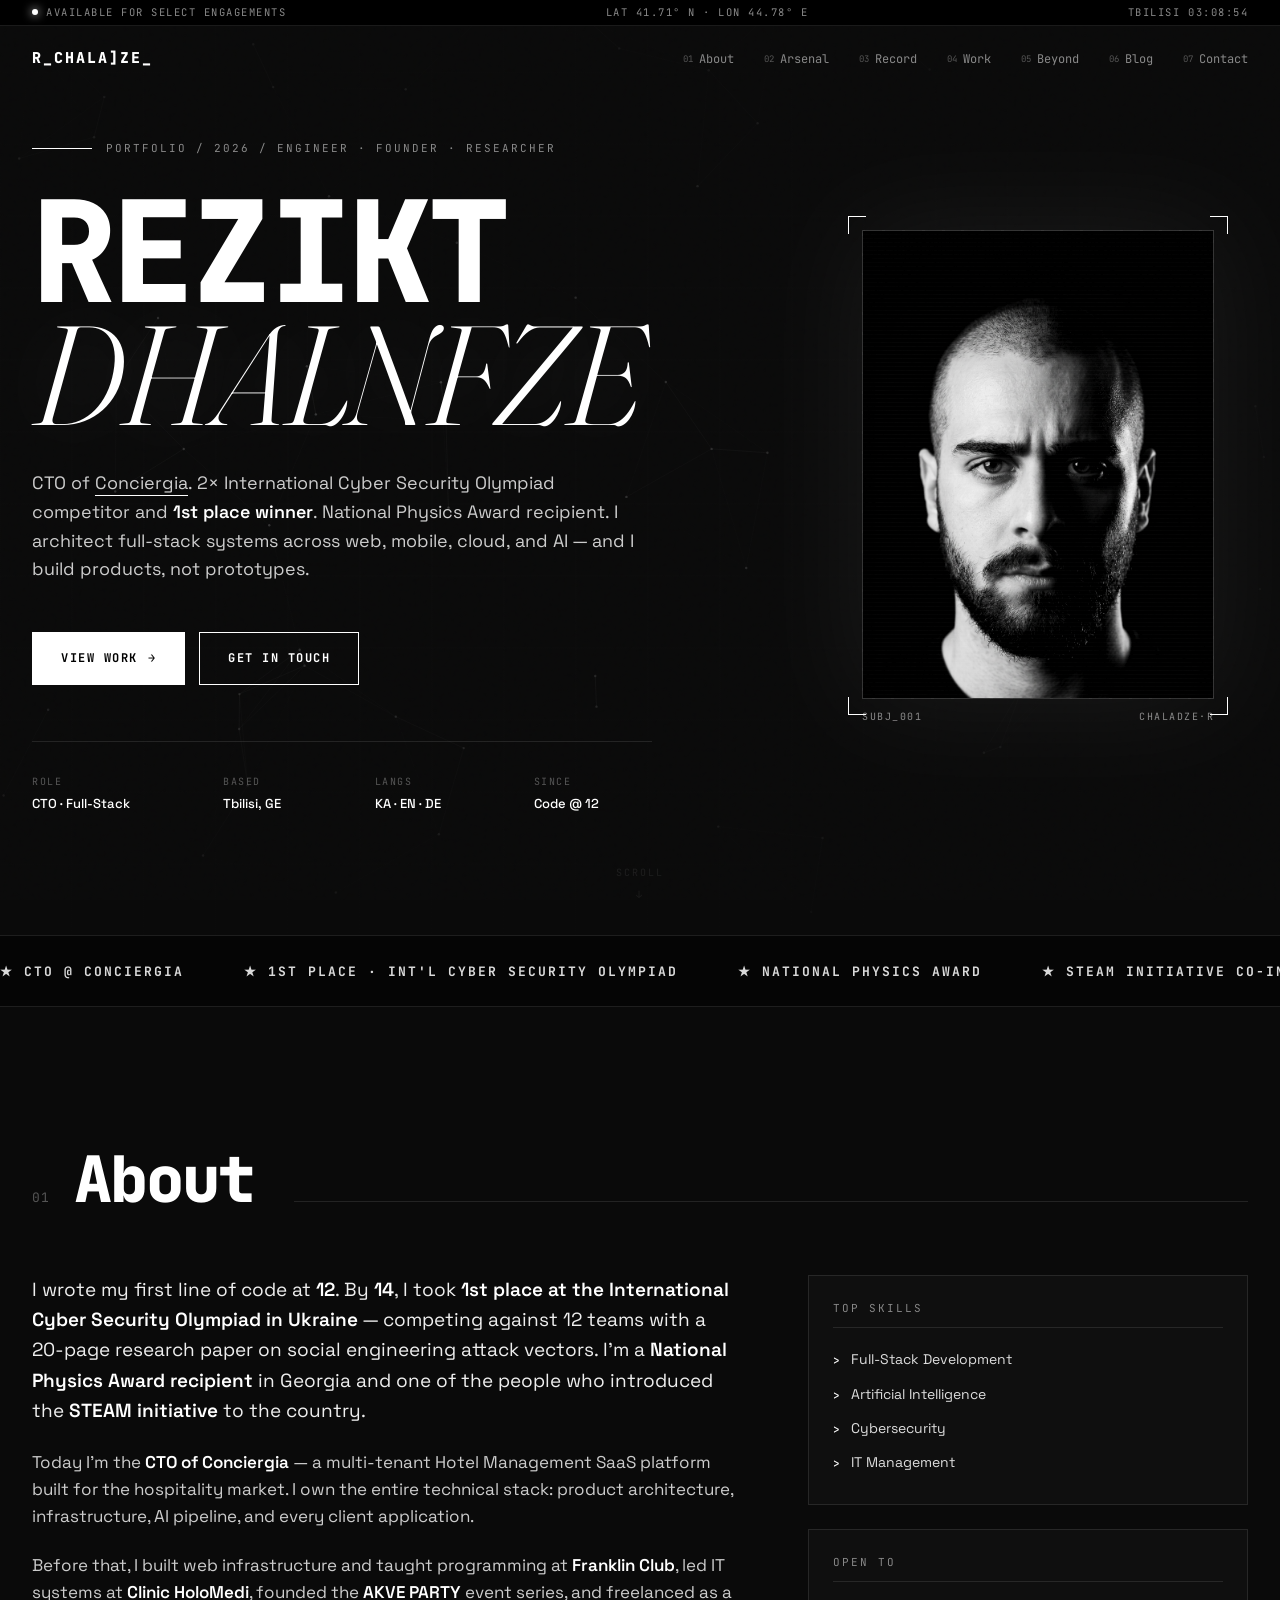
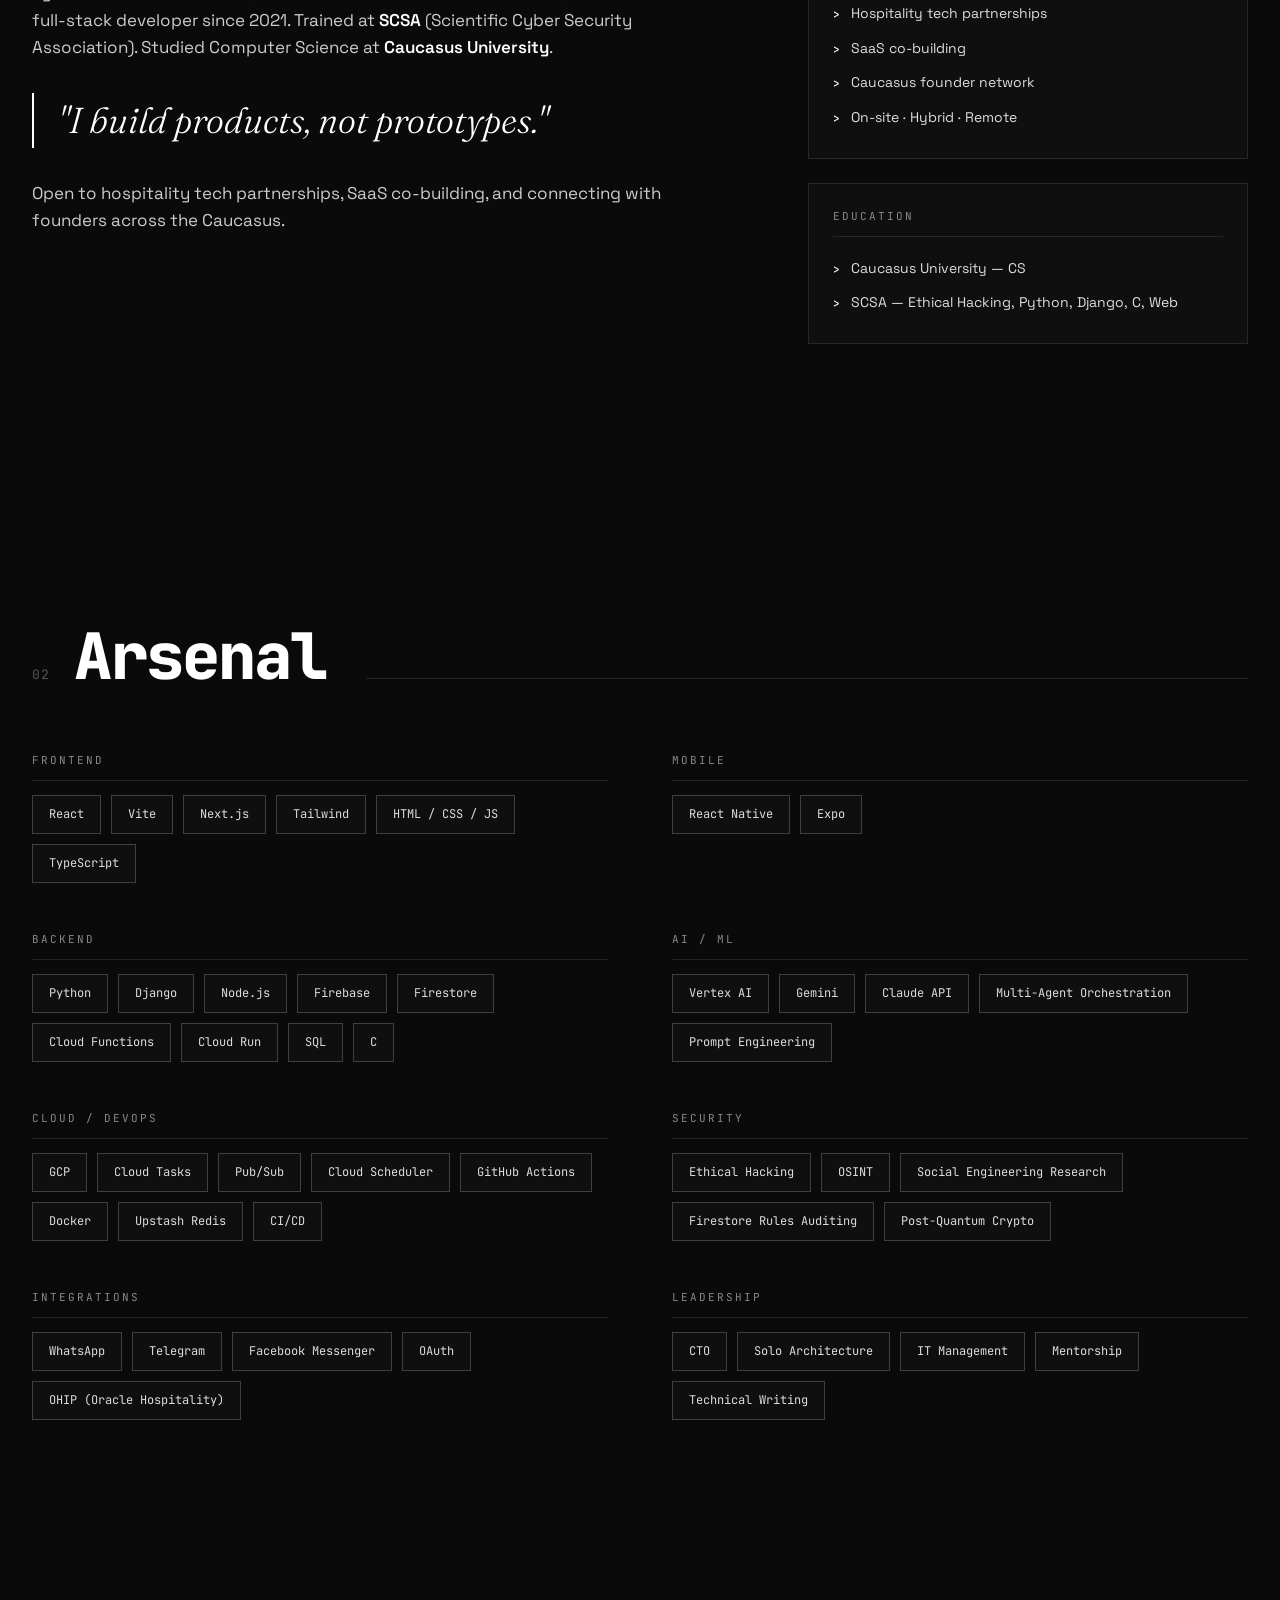
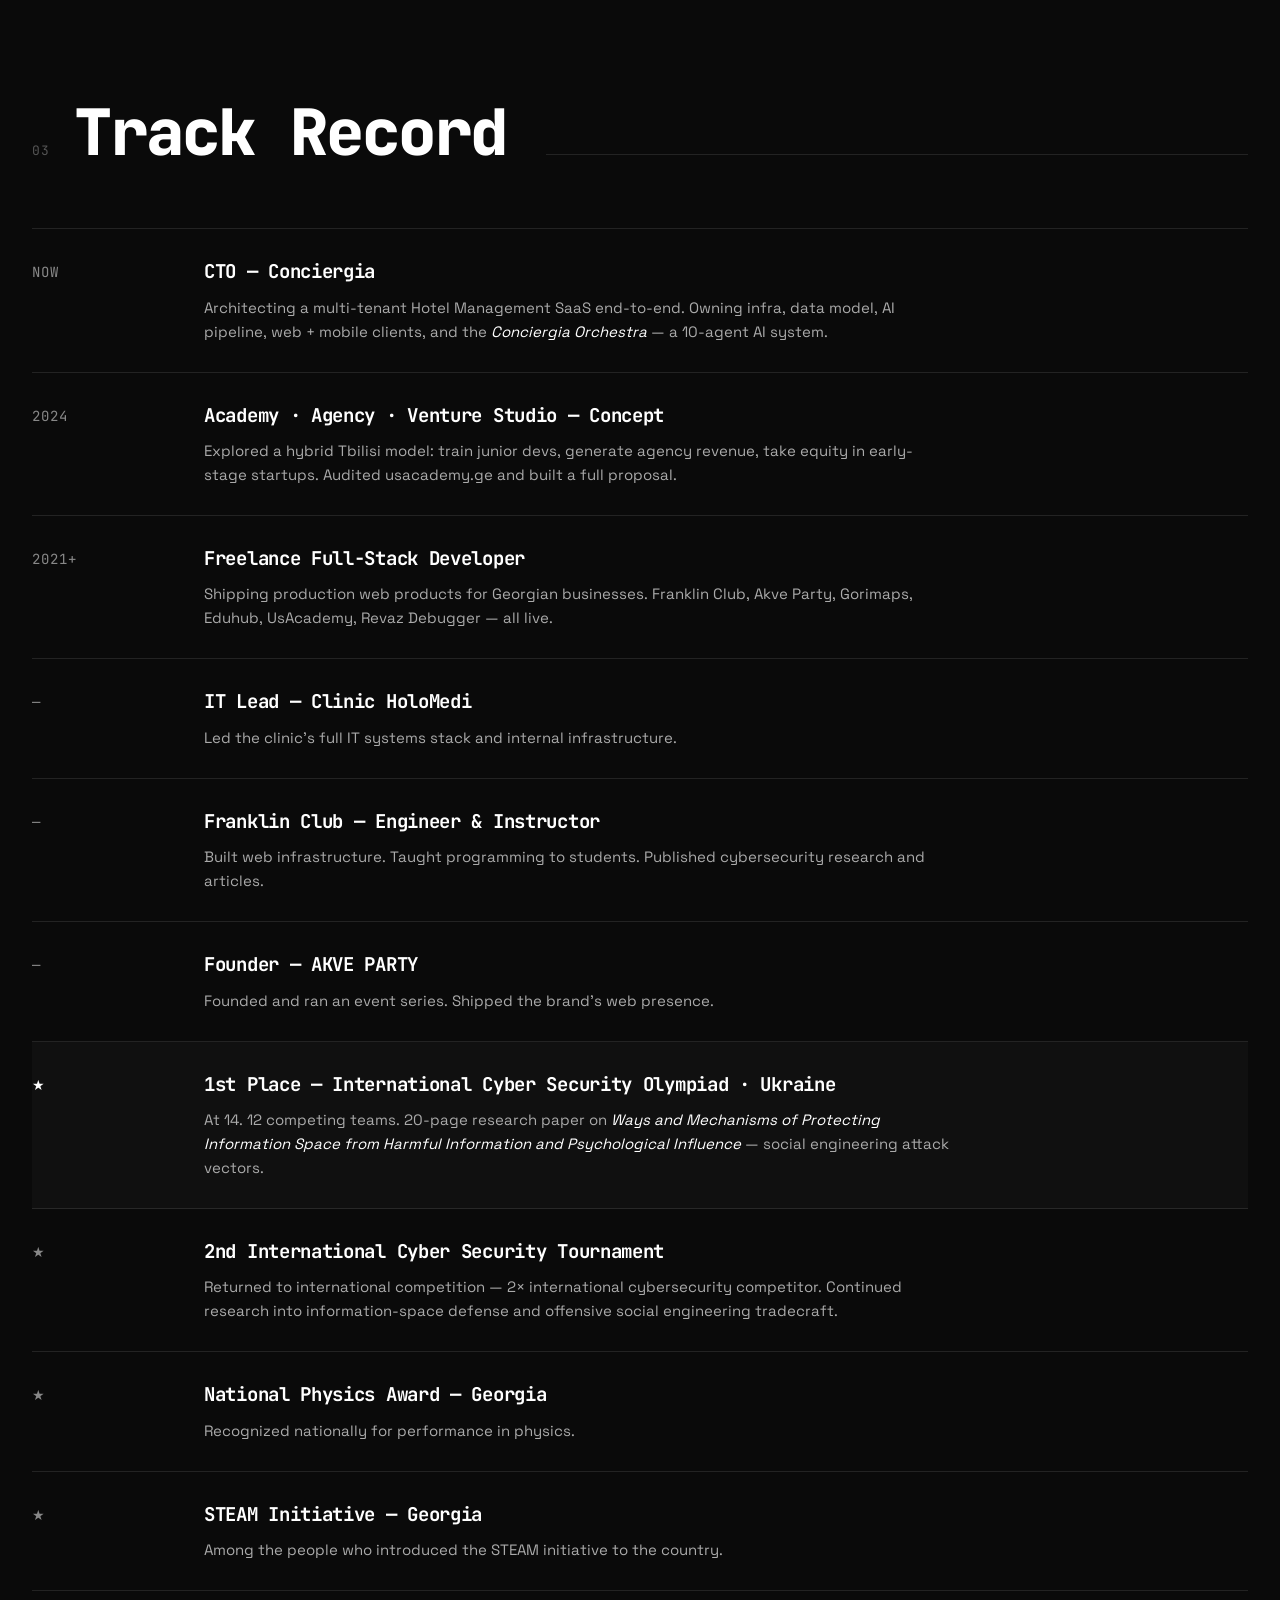
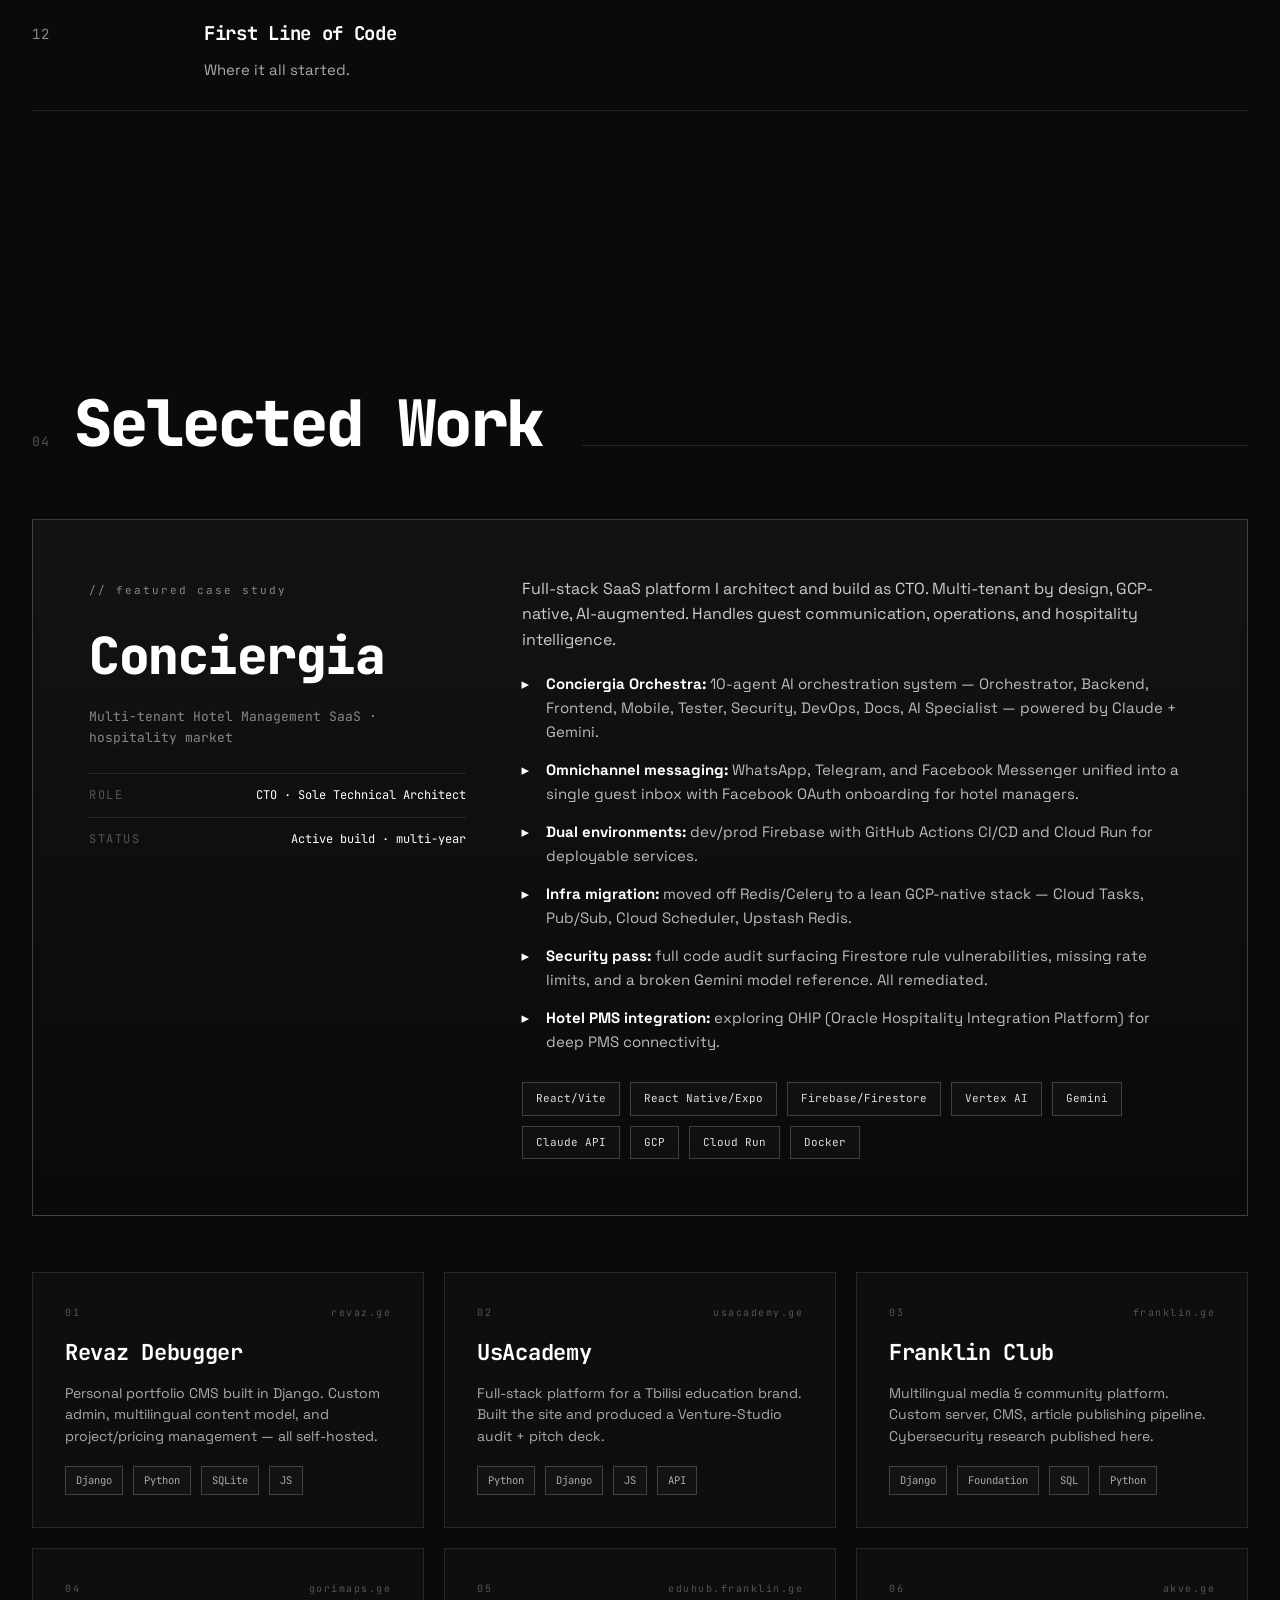
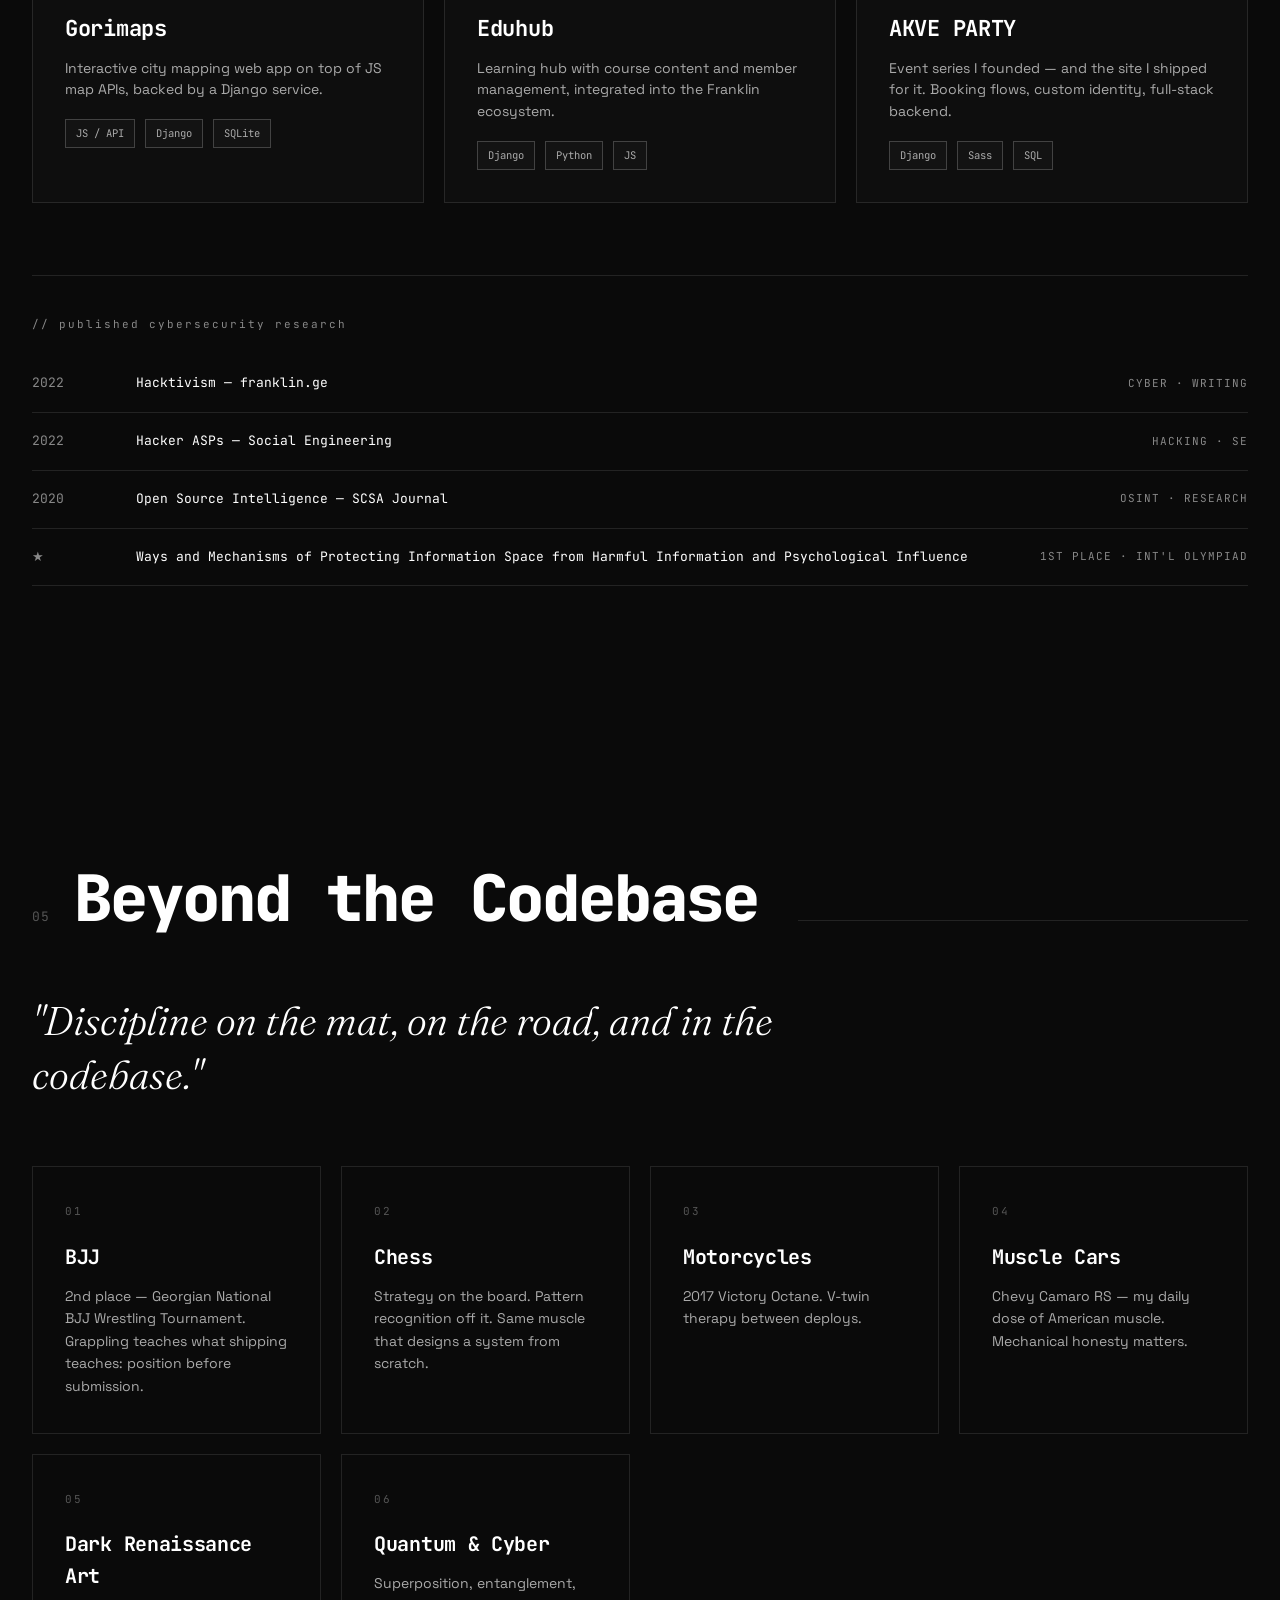
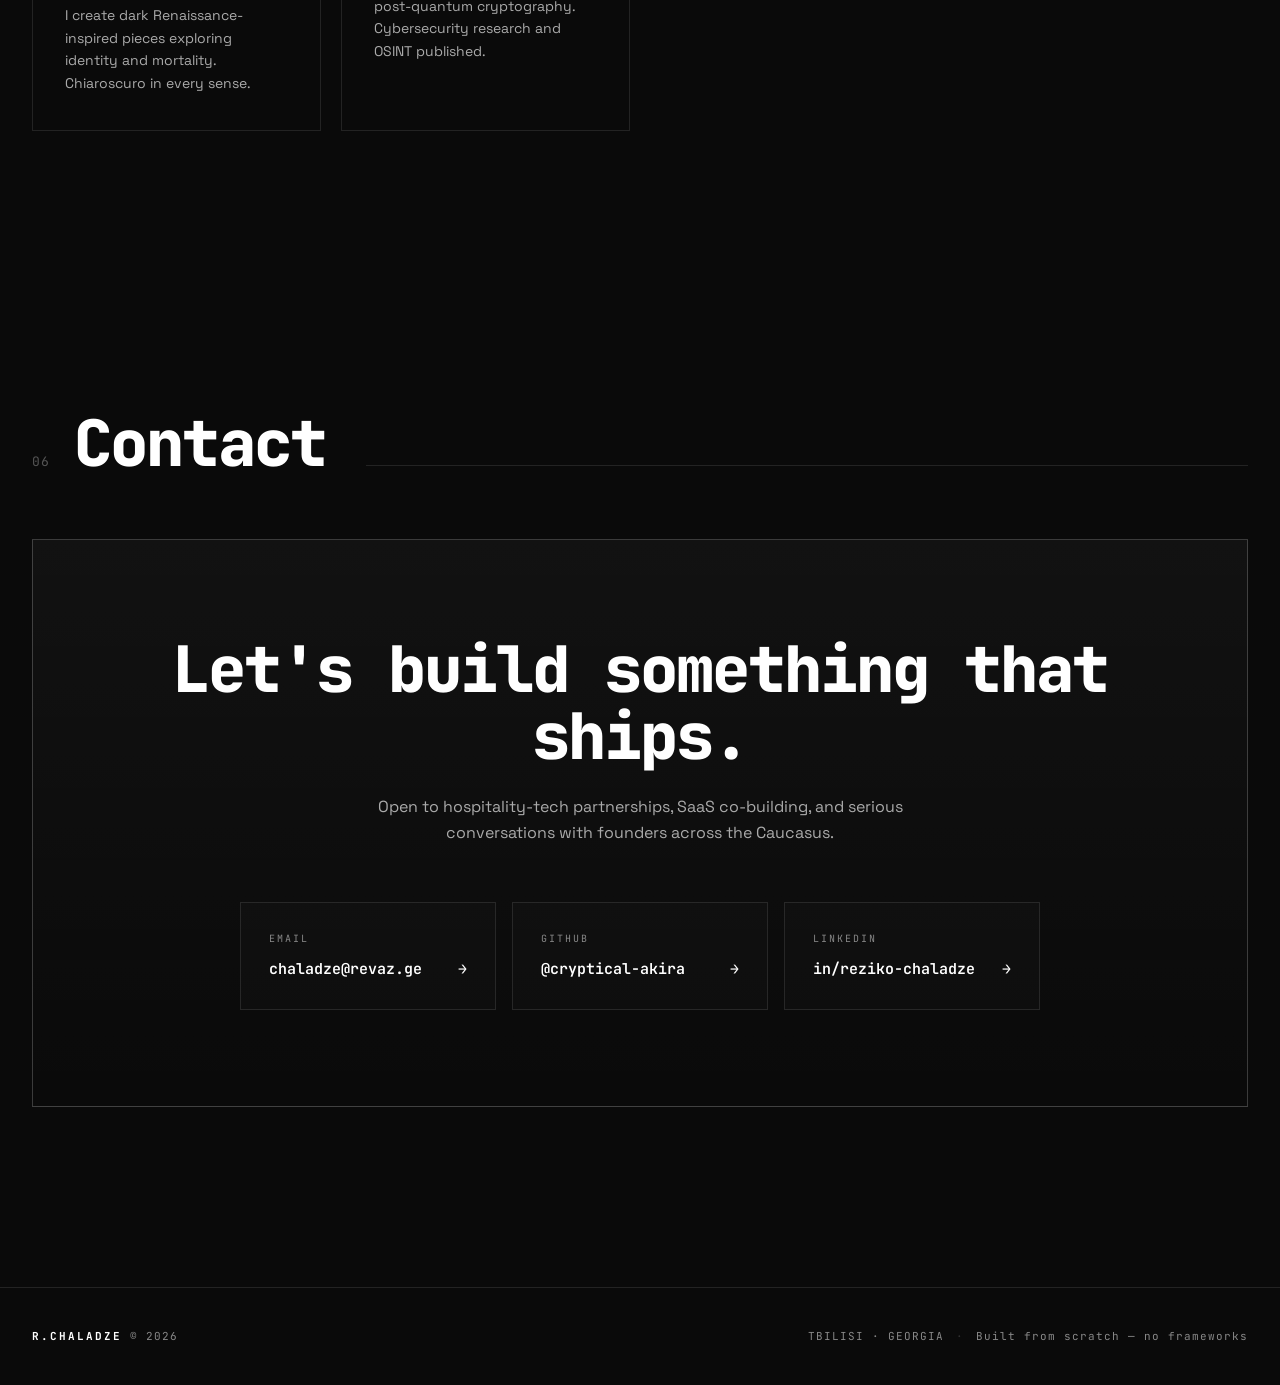
==== commit 8592b8cc: "Add blog page, first post, and GoatCounter analytics - New blogs.html with markdown-rendered post li" ====
--- a/index.html
+++ b/index.html
@@ -48,7 +48,8 @@
       <li><a href="#record"><span class="n">03</span>Record</a></li>
       <li><a href="#work"><span class="n">04</span>Work</a></li>
       <li><a href="#beyond"><span class="n">05</span>Beyond</a></li>
-      <li><a href="#contact"><span class="n">06</span>Contact</a></li>
+      <li><a href="blogs.html"><span class="n">06</span>Blog</a></li>
+      <li><a href="#contact"><span class="n">07</span>Contact</a></li>
     </ul>
     <button class="nav-toggle" aria-label="Menu">☰</button>
   </div>
@@ -510,5 +511,9 @@
 </footer>
 
 <script src="script.js"></script>
+
+<!-- GoatCounter analytics -->
+<script data-goatcounter="https://revaz.goatcounter.com/count"
+        async src="//gc.zgo.at/count.js"></script>
 </body>
 </html>
--- a/style.css
+++ b/style.css
@@ -22,6 +22,7 @@
   overflow-x:hidden;
   cursor:none;
 }
+body *{cursor:none}
 img{max-width:100%;display:block}
 a{color:inherit;text-decoration:none}
 ul{list-style:none}
@@ -30,16 +31,17 @@
 /* ========== CUSTOM CURSOR ========== */
 .cursor,.cursor-dot{
   position:fixed;pointer-events:none;z-index:9999;
-  top:0;left:0;transform:translate(-50%,-50%);
+  top:0;left:0;
+  will-change:transform;
   mix-blend-mode:difference;
 }
 .cursor{
-  width:32px;height:32px;
+  width:32px;height:32px;margin:-16px 0 0 -16px;
   border:1px solid #fff;border-radius:50%;
-  transition:width .25s,height .25s,border-color .25s;
-}
-.cursor-dot{width:4px;height:4px;background:#fff;border-radius:50%}
-.cursor.hover{width:56px;height:56px;border-color:#fff}
+  transition:width .25s,height .25s,margin .25s,border-color .25s;
+}
+.cursor-dot{width:6px;height:6px;margin:-3px 0 0 -3px;background:#fff;border-radius:50%}
+.cursor.hover{width:56px;height:56px;margin:-28px 0 0 -28px;border-color:#fff}
 @media (max-width:900px),(pointer:coarse){
   body{cursor:auto}
   .cursor,.cursor-dot{display:none}
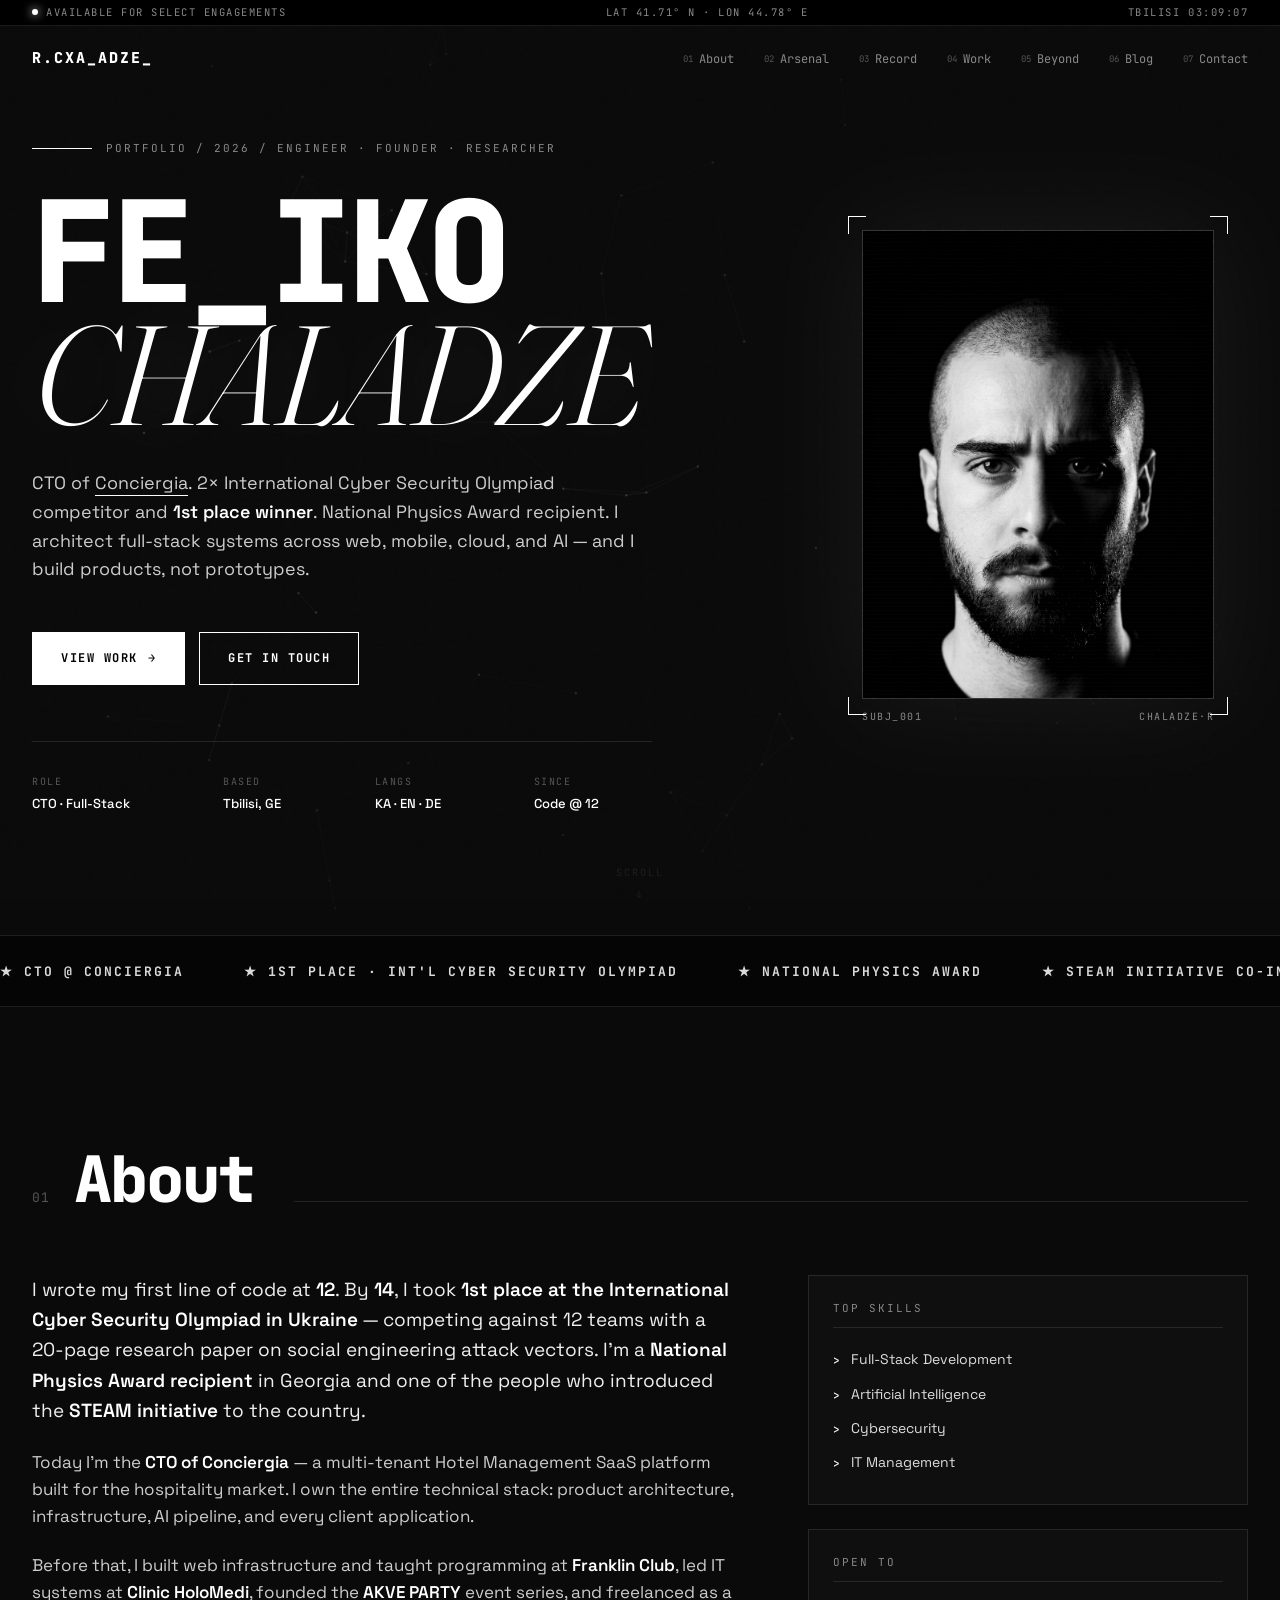
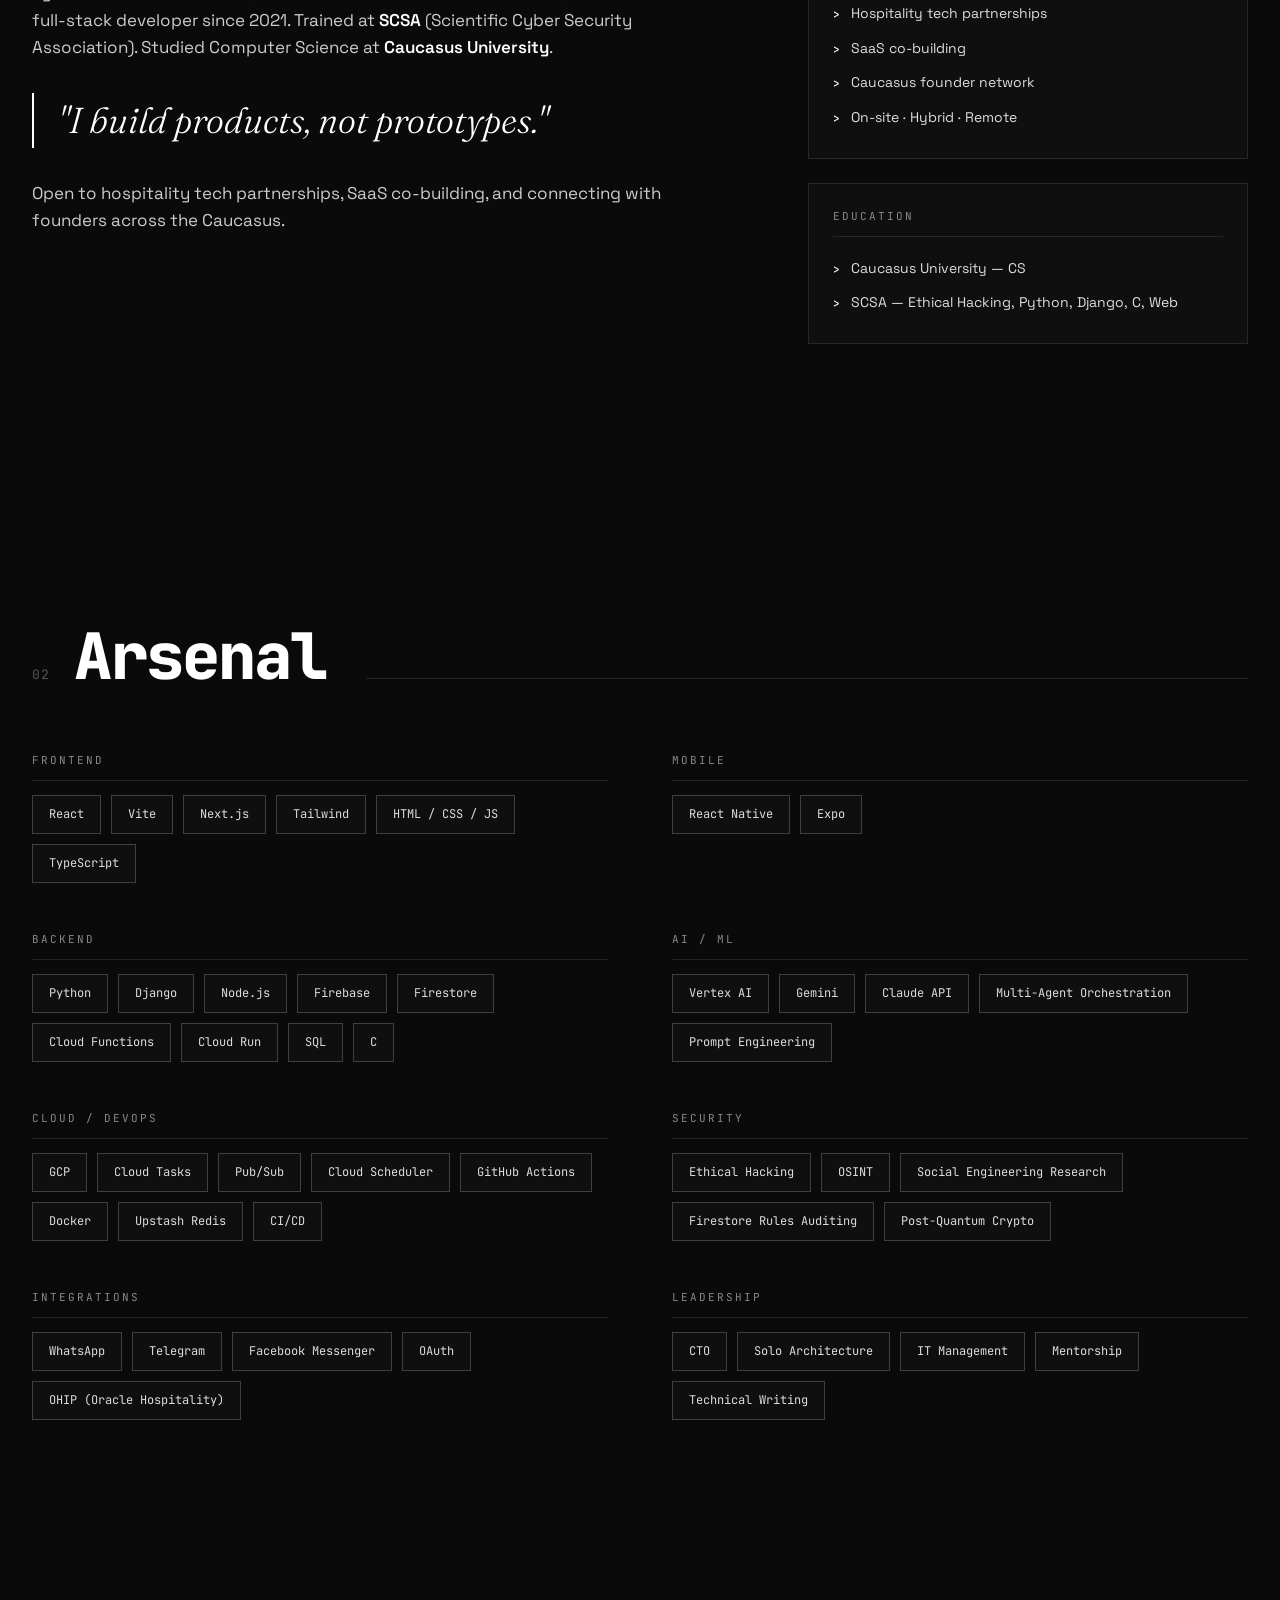
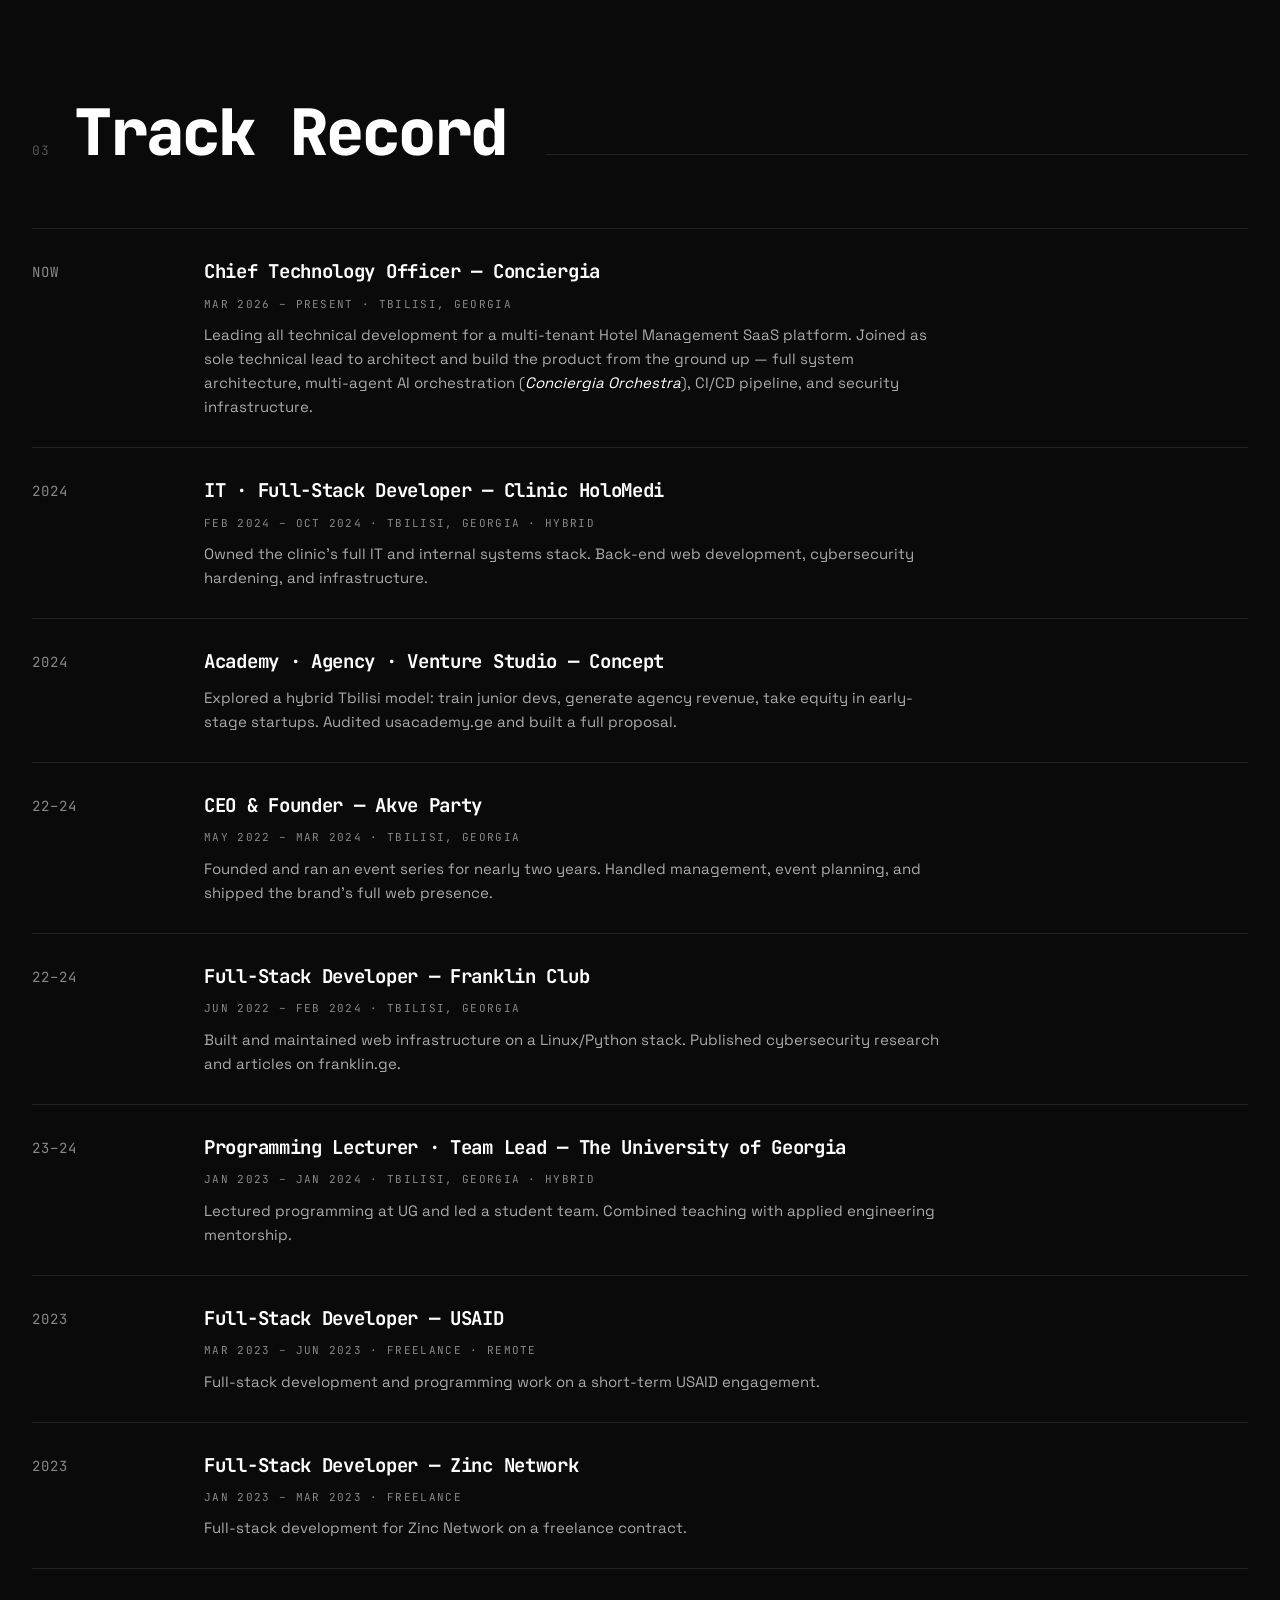
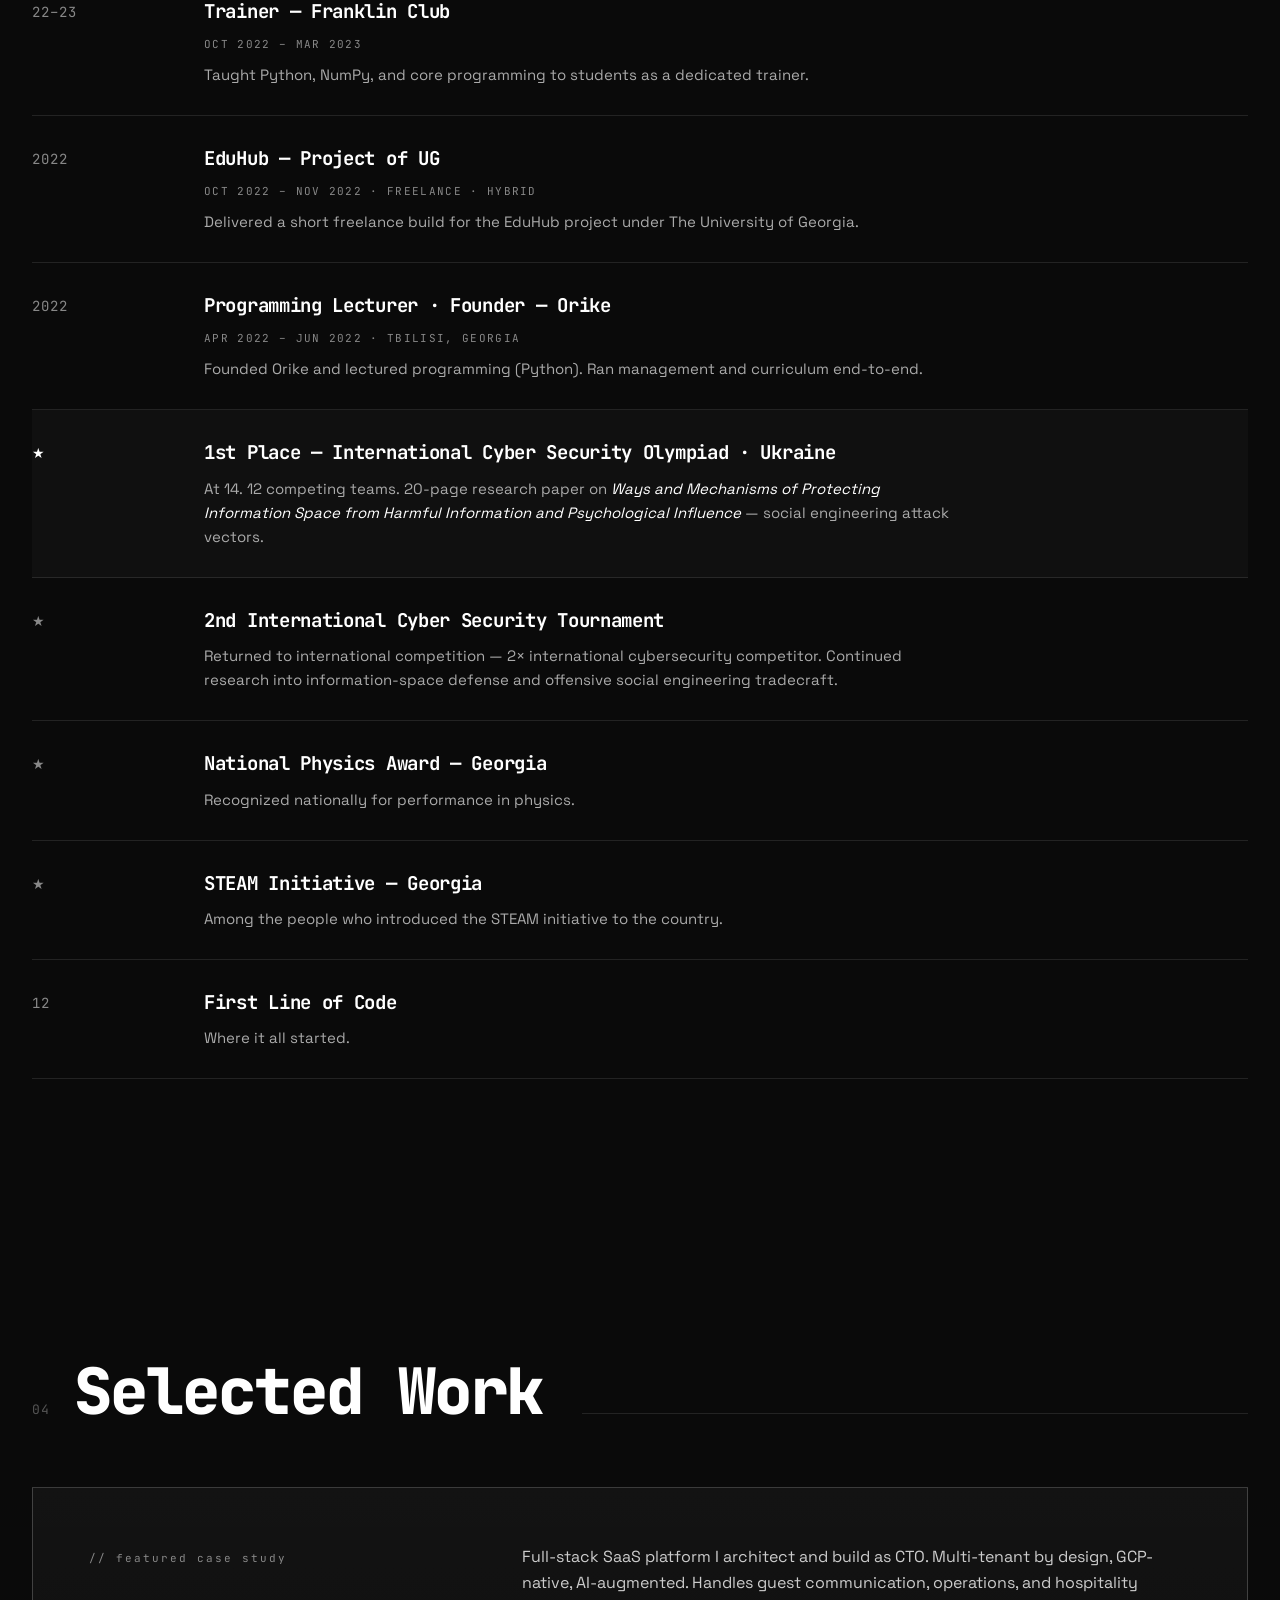
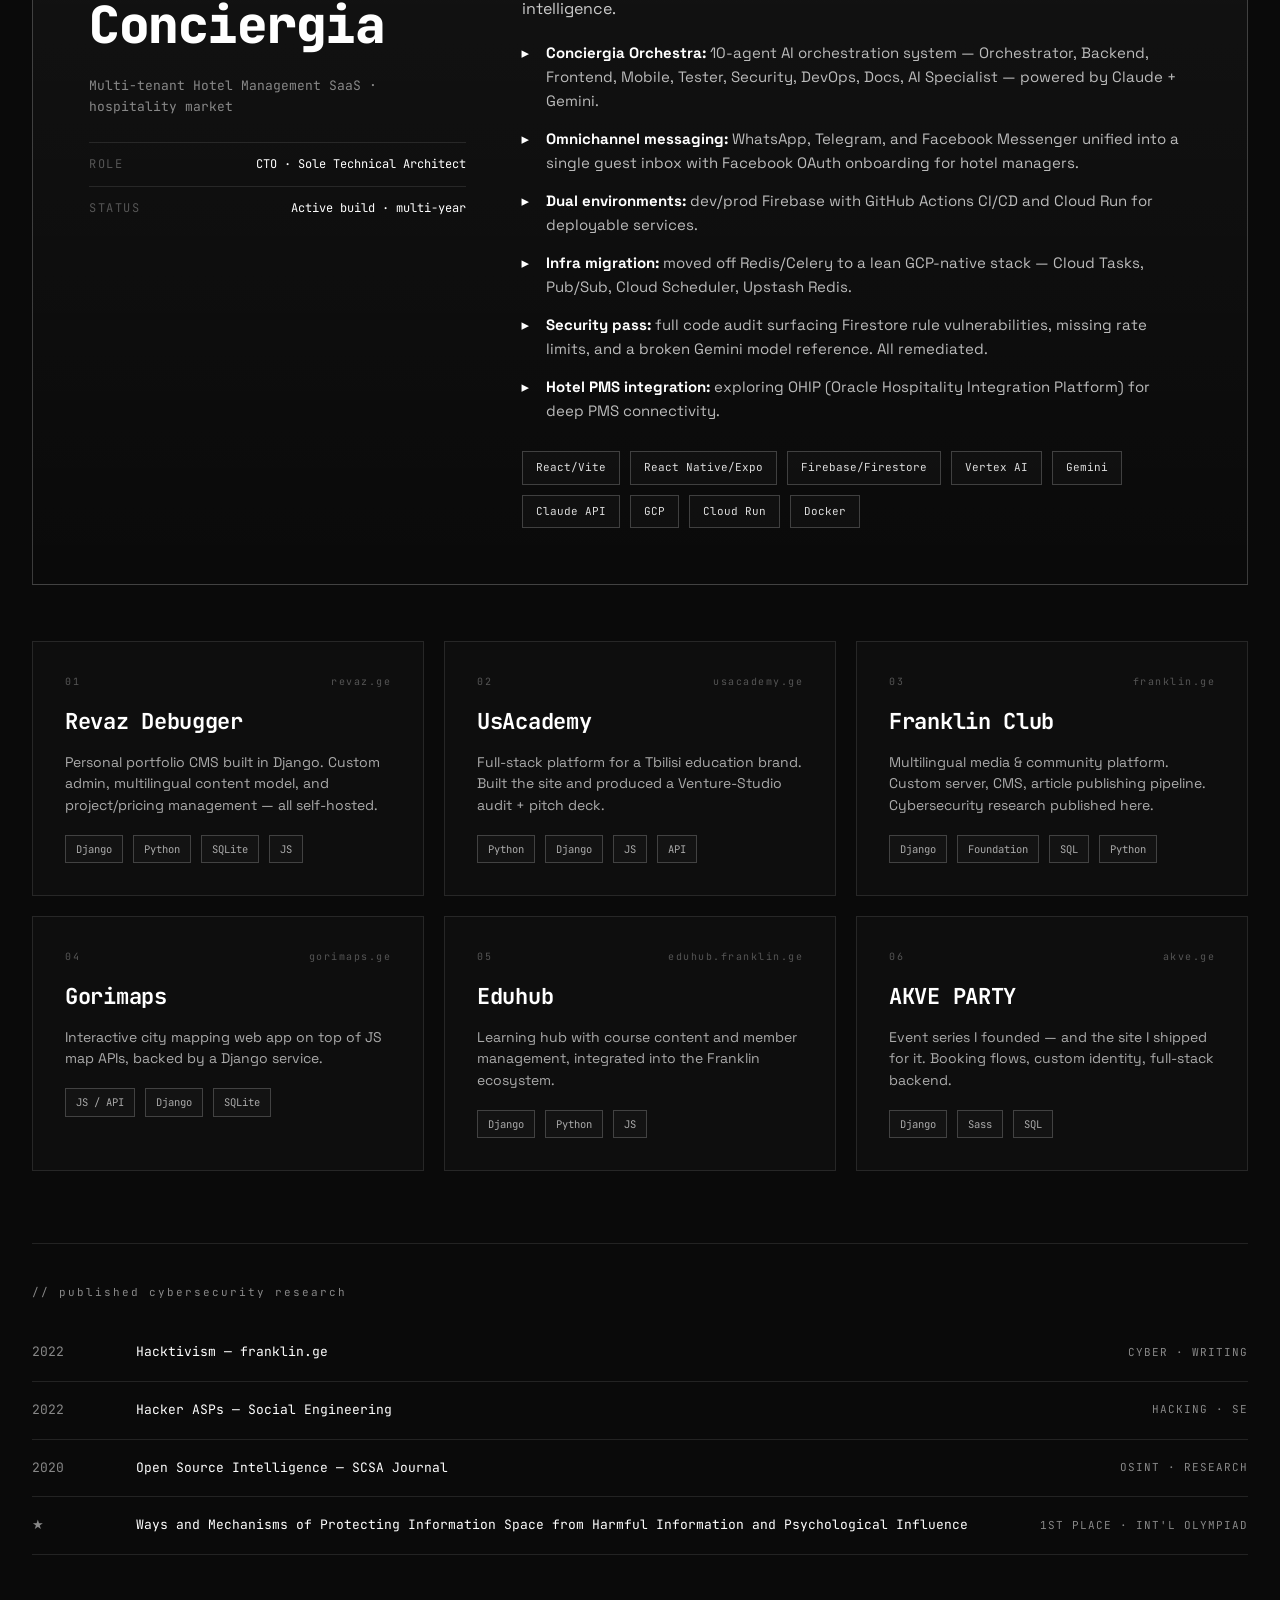
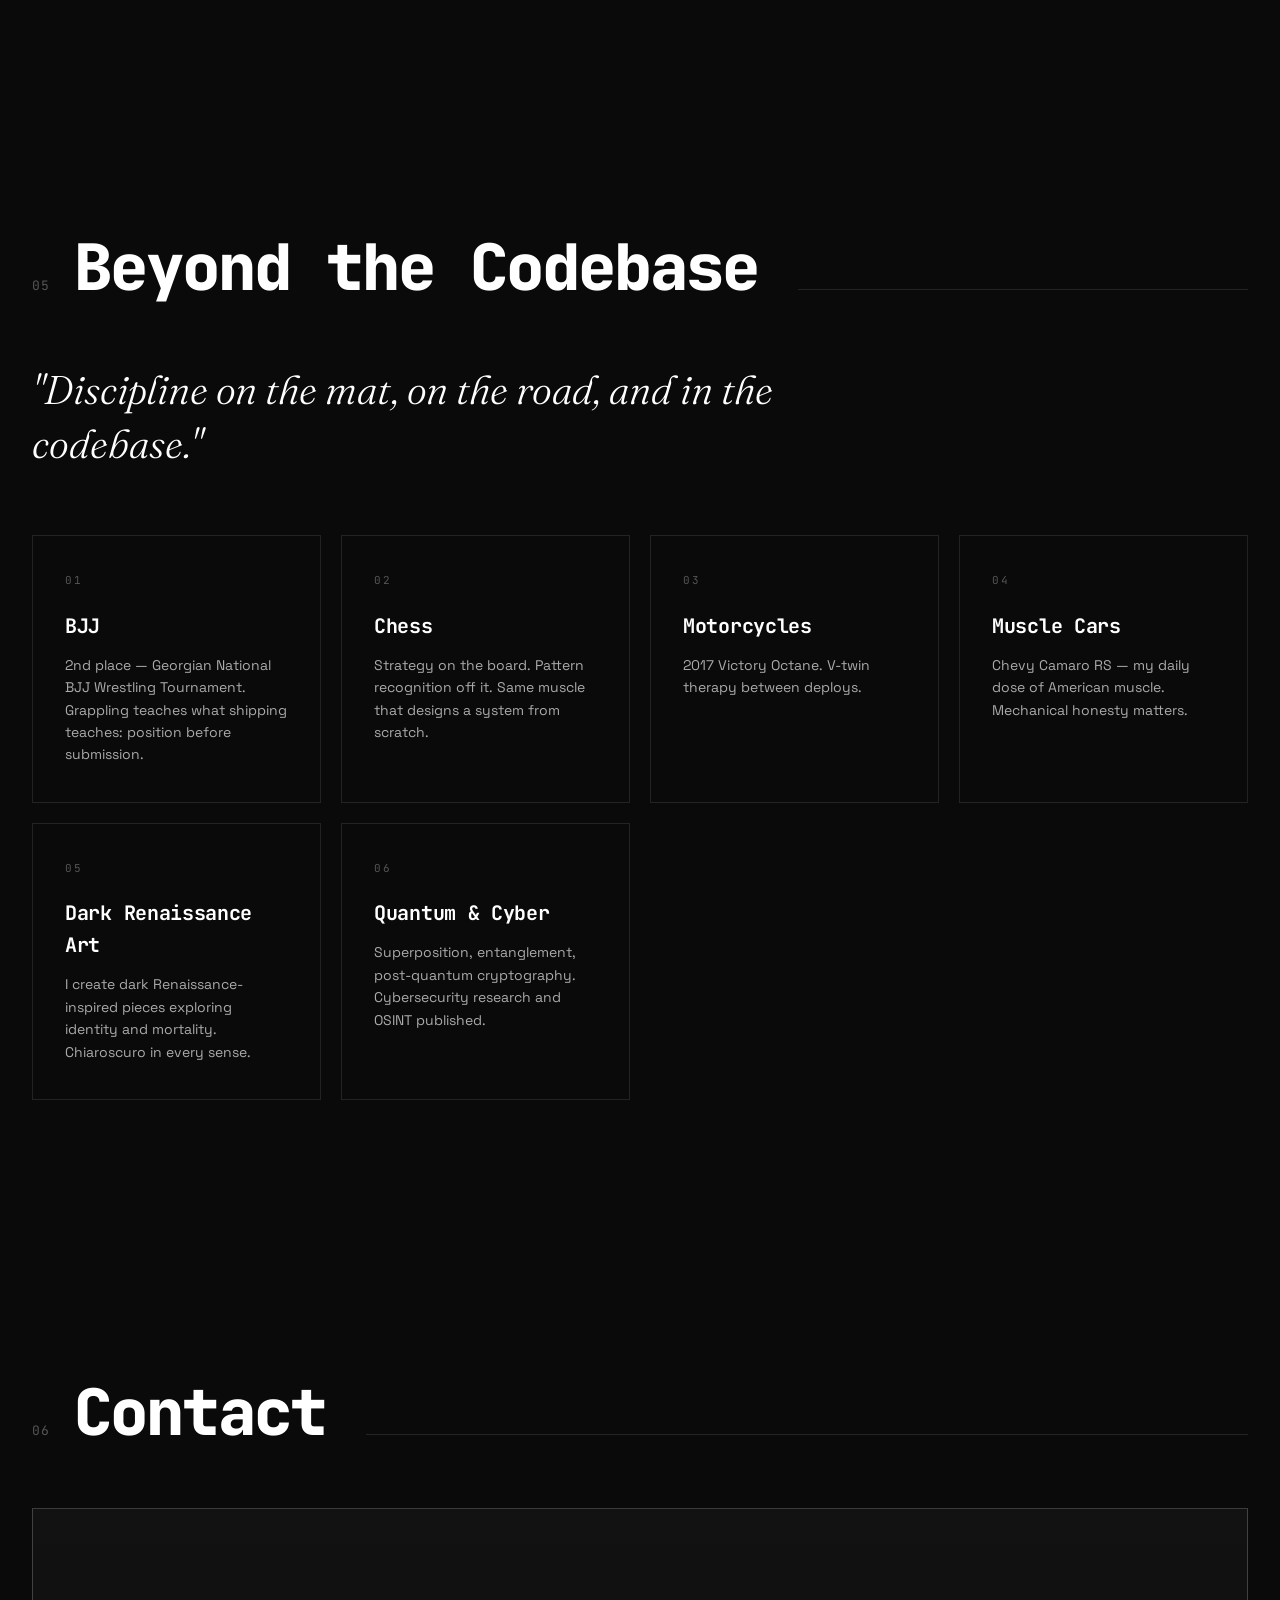
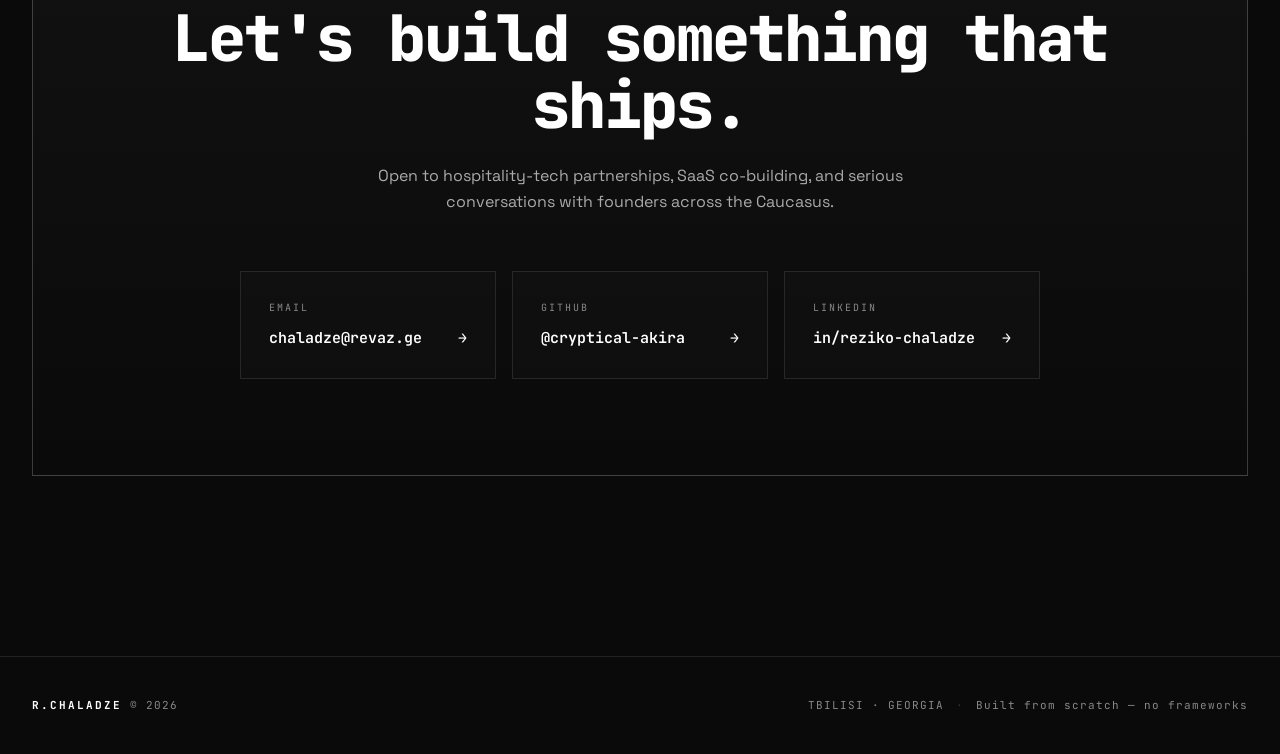
==== commit 8f45b8e7: "Update Track Record with full LinkedIn experience Adds dates and five new roles: UG Programming Lect" ====
--- a/index.html
+++ b/index.html
@@ -242,8 +242,17 @@
     <div class="t-item">
       <div class="t-year">NOW</div>
       <div class="t-body">
-        <h4>CTO — Conciergia</h4>
-        <p>Architecting a multi-tenant Hotel Management SaaS end-to-end. Owning infra, data model, AI pipeline, web + mobile clients, and the <em>Conciergia Orchestra</em> — a 10-agent AI system.</p>
+        <h4>Chief Technology Officer — Conciergia</h4>
+        <p class="t-date">Mar 2026 – Present · Tbilisi, Georgia</p>
+        <p>Leading all technical development for a multi-tenant Hotel Management SaaS platform. Joined as sole technical lead to architect and build the product from the ground up — full system architecture, multi-agent AI orchestration (<em>Conciergia Orchestra</em>), CI/CD pipeline, and security infrastructure.</p>
+      </div>
+    </div>
+    <div class="t-item">
+      <div class="t-year">2024</div>
+      <div class="t-body">
+        <h4>IT · Full-Stack Developer — Clinic HoloMedi</h4>
+        <p class="t-date">Feb 2024 – Oct 2024 · Tbilisi, Georgia · Hybrid</p>
+        <p>Owned the clinic's full IT and internal systems stack. Back-end web development, cybersecurity hardening, and infrastructure.</p>
       </div>
     </div>
     <div class="t-item">
@@ -254,31 +263,67 @@
       </div>
     </div>
     <div class="t-item">
-      <div class="t-year">2021+</div>
-      <div class="t-body">
-        <h4>Freelance Full-Stack Developer</h4>
-        <p>Shipping production web products for Georgian businesses. Franklin Club, Akve Party, Gorimaps, Eduhub, UsAcademy, Revaz Debugger — all live.</p>
-      </div>
-    </div>
-    <div class="t-item">
-      <div class="t-year">—</div>
-      <div class="t-body">
-        <h4>IT Lead — Clinic HoloMedi</h4>
-        <p>Led the clinic's full IT systems stack and internal infrastructure.</p>
-      </div>
-    </div>
-    <div class="t-item">
-      <div class="t-year">—</div>
-      <div class="t-body">
-        <h4>Franklin Club — Engineer & Instructor</h4>
-        <p>Built web infrastructure. Taught programming to students. Published cybersecurity research and articles.</p>
-      </div>
-    </div>
-    <div class="t-item">
-      <div class="t-year">—</div>
-      <div class="t-body">
-        <h4>Founder — AKVE PARTY</h4>
-        <p>Founded and ran an event series. Shipped the brand's web presence.</p>
+      <div class="t-year">22–24</div>
+      <div class="t-body">
+        <h4>CEO & Founder — Akve Party</h4>
+        <p class="t-date">May 2022 – Mar 2024 · Tbilisi, Georgia</p>
+        <p>Founded and ran an event series for nearly two years. Handled management, event planning, and shipped the brand's full web presence.</p>
+      </div>
+    </div>
+    <div class="t-item">
+      <div class="t-year">22–24</div>
+      <div class="t-body">
+        <h4>Full-Stack Developer — Franklin Club</h4>
+        <p class="t-date">Jun 2022 – Feb 2024 · Tbilisi, Georgia</p>
+        <p>Built and maintained web infrastructure on a Linux/Python stack. Published cybersecurity research and articles on franklin.ge.</p>
+      </div>
+    </div>
+    <div class="t-item">
+      <div class="t-year">23–24</div>
+      <div class="t-body">
+        <h4>Programming Lecturer · Team Lead — The University of Georgia</h4>
+        <p class="t-date">Jan 2023 – Jan 2024 · Tbilisi, Georgia · Hybrid</p>
+        <p>Lectured programming at UG and led a student team. Combined teaching with applied engineering mentorship.</p>
+      </div>
+    </div>
+    <div class="t-item">
+      <div class="t-year">2023</div>
+      <div class="t-body">
+        <h4>Full-Stack Developer — USAID</h4>
+        <p class="t-date">Mar 2023 – Jun 2023 · Freelance · Remote</p>
+        <p>Full-stack development and programming work on a short-term USAID engagement.</p>
+      </div>
+    </div>
+    <div class="t-item">
+      <div class="t-year">2023</div>
+      <div class="t-body">
+        <h4>Full-Stack Developer — Zinc Network</h4>
+        <p class="t-date">Jan 2023 – Mar 2023 · Freelance</p>
+        <p>Full-stack development for Zinc Network on a freelance contract.</p>
+      </div>
+    </div>
+    <div class="t-item">
+      <div class="t-year">22–23</div>
+      <div class="t-body">
+        <h4>Trainer — Franklin Club</h4>
+        <p class="t-date">Oct 2022 – Mar 2023</p>
+        <p>Taught Python, NumPy, and core programming to students as a dedicated trainer.</p>
+      </div>
+    </div>
+    <div class="t-item">
+      <div class="t-year">2022</div>
+      <div class="t-body">
+        <h4>EduHub — Project of UG</h4>
+        <p class="t-date">Oct 2022 – Nov 2022 · Freelance · Hybrid</p>
+        <p>Delivered a short freelance build for the EduHub project under The University of Georgia.</p>
+      </div>
+    </div>
+    <div class="t-item">
+      <div class="t-year">2022</div>
+      <div class="t-body">
+        <h4>Programming Lecturer · Founder — Orike</h4>
+        <p class="t-date">Apr 2022 – Jun 2022 · Tbilisi, Georgia</p>
+        <p>Founded Orike and lectured programming (Python). Ran management and curriculum end-to-end.</p>
       </div>
     </div>
     <div class="t-item highlight">
--- a/style.css
+++ b/style.css
@@ -362,6 +362,7 @@
   letter-spacing:-.3px;
 }
 .t-body p{color:#aaa;font-size:15px;max-width:75ch}
+.t-body p.t-date{font-family:var(--mono);font-size:11px;letter-spacing:.12em;text-transform:uppercase;color:var(--mute);margin-bottom:10px}
 .t-body em{color:#fff;font-style:italic}
 
 /* ========== WORK ========== */
